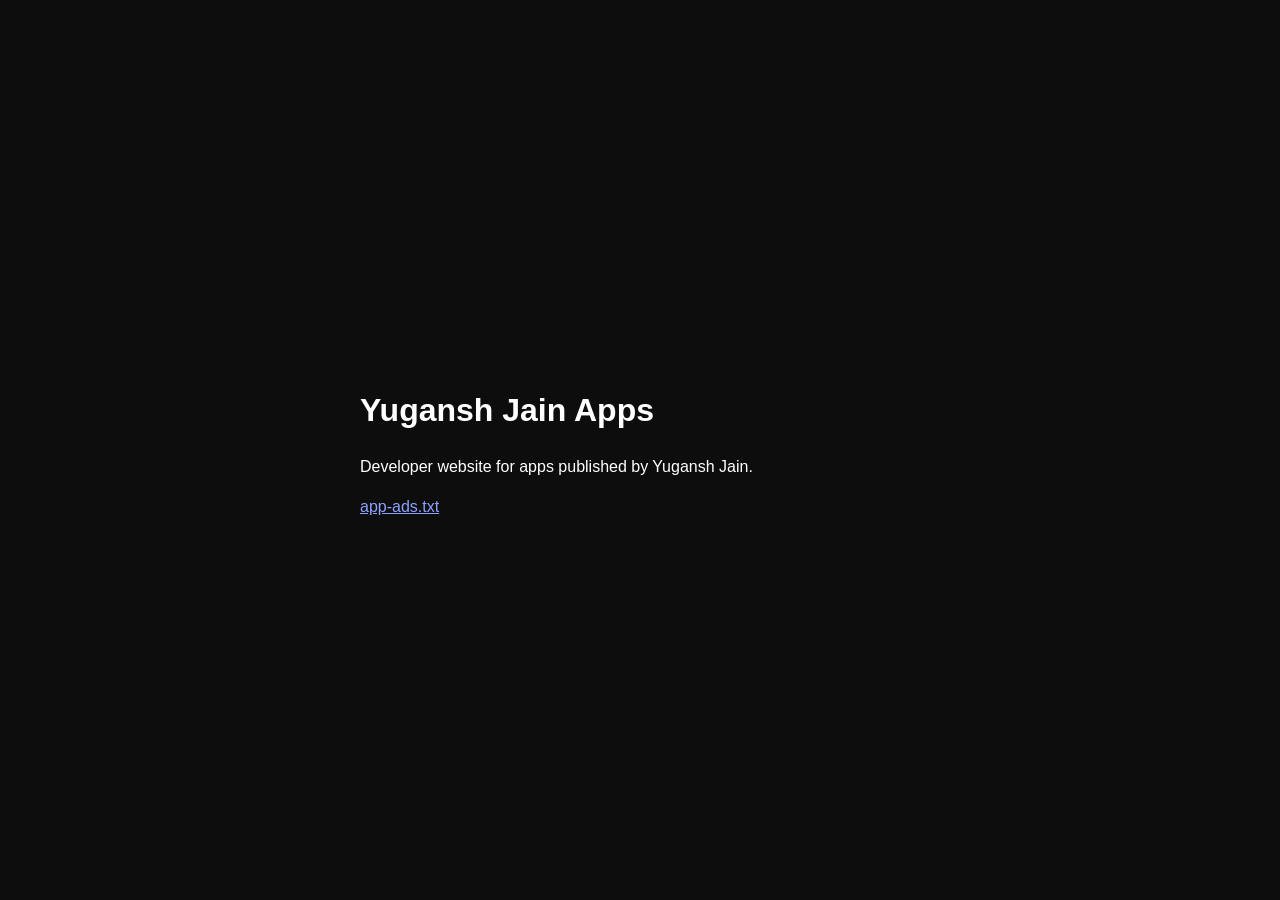
==== index.html @ 1512fd9d "Add GitHub Pages index page" ====
<!doctype html>
<html lang="en">
<head>
  <meta charset="utf-8">
  <meta name="viewport" content="width=device-width, initial-scale=1">
  <title>Yugansh Jain Apps</title>
  <style>
    body {
      margin: 0;
      min-height: 100vh;
      display: grid;
      place-items: center;
      font-family: -apple-system, BlinkMacSystemFont, "Segoe UI", sans-serif;
      background: #0d0d0d;
      color: #ffffff;
    }
    main {
      width: min(560px, calc(100% - 40px));
      line-height: 1.5;
    }
    a {
      color: #8ea2ff;
    }
  </style>
</head>
<body>
  <main>
    <h1>Yugansh Jain Apps</h1>
    <p>Developer website for apps published by Yugansh Jain.</p>
    <p><a href="/app-ads.txt">app-ads.txt</a></p>
  </main>
</body>
</html>
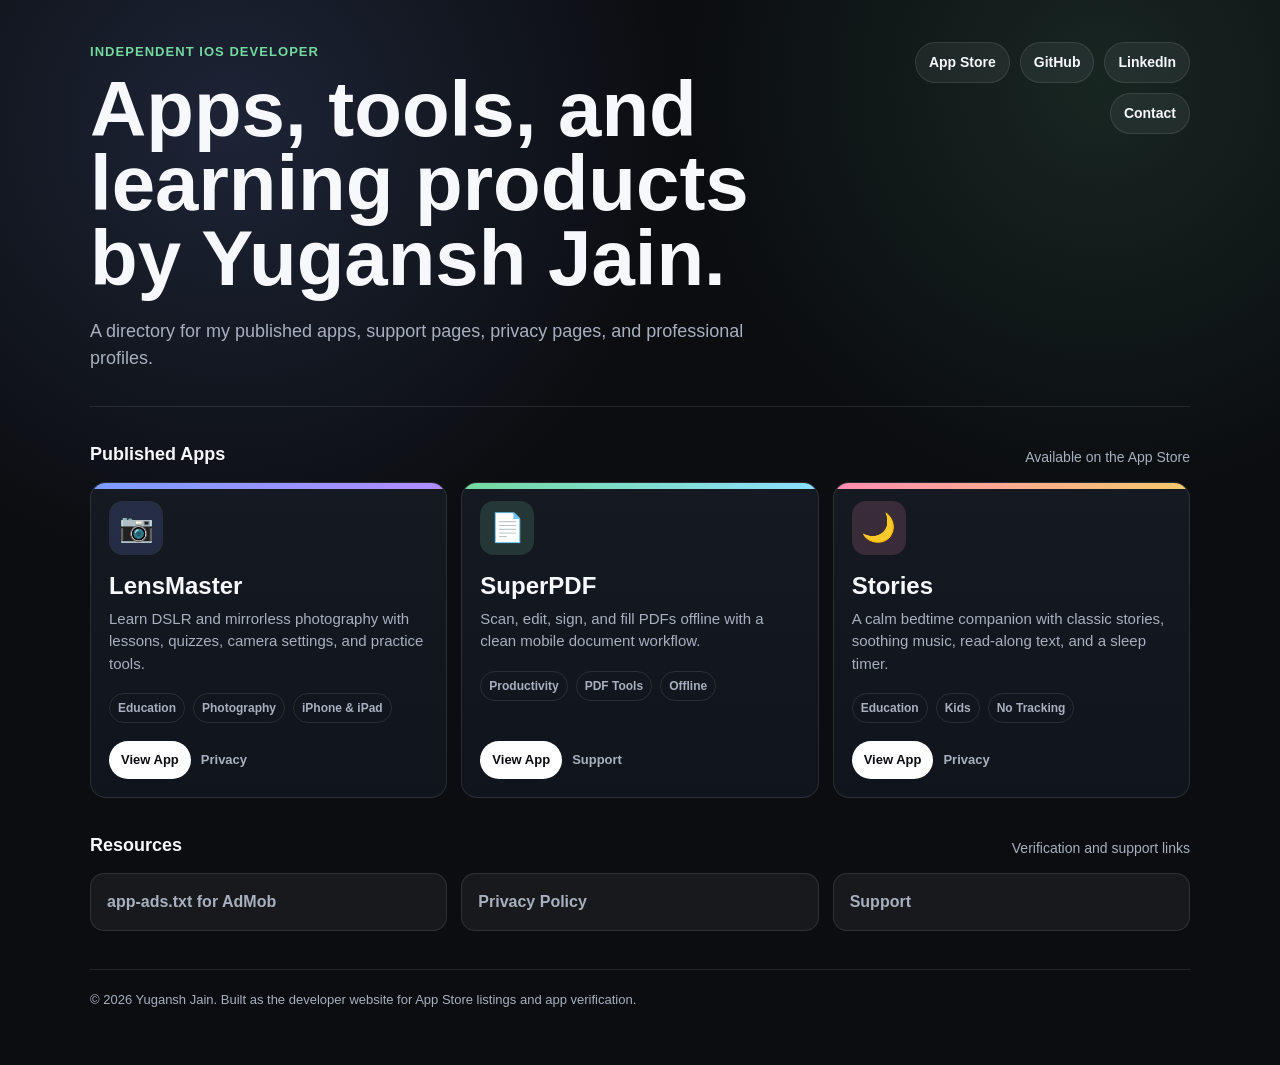
==== commit cda827bc: "Redesign developer homepage as app directory" ====
--- a/index.html
+++ b/index.html
@@ -3,31 +3,350 @@
 <head>
   <meta charset="utf-8">
   <meta name="viewport" content="width=device-width, initial-scale=1">
-  <title>Yugansh Jain Apps</title>
+  <title>Yugansh Jain - Apps & Work</title>
+  <meta name="description" content="Developer directory for apps and projects by Yugansh Jain.">
   <style>
+    :root {
+      color-scheme: dark;
+      --bg: #0b0d10;
+      --panel: #151922;
+      --panel-2: #10141c;
+      --text: #f7f8fb;
+      --muted: #a8b0bf;
+      --line: rgba(255, 255, 255, 0.10);
+      --blue: #7c9cff;
+      --green: #74d99f;
+      --pink: #ff8db3;
+      --gold: #f4c96a;
+    }
+
+    * {
+      box-sizing: border-box;
+    }
+
     body {
       margin: 0;
-      min-height: 100vh;
+      font-family: -apple-system, BlinkMacSystemFont, "Segoe UI", sans-serif;
+      background:
+        radial-gradient(circle at 18% 12%, rgba(124, 156, 255, 0.16), transparent 28rem),
+        radial-gradient(circle at 86% 8%, rgba(116, 217, 159, 0.12), transparent 26rem),
+        var(--bg);
+      color: var(--text);
+      line-height: 1.5;
+    }
+
+    a {
+      color: inherit;
+      text-decoration: none;
+    }
+
+    .shell {
+      width: min(1100px, calc(100% - 40px));
+      margin: 0 auto;
+      padding: 42px 0 56px;
+    }
+
+    header {
+      display: flex;
+      justify-content: space-between;
+      gap: 24px;
+      align-items: flex-start;
+      padding-bottom: 34px;
+      border-bottom: 1px solid var(--line);
+    }
+
+    .eyebrow {
+      color: var(--green);
+      font-size: 13px;
+      font-weight: 800;
+      letter-spacing: 0.08em;
+      text-transform: uppercase;
+      margin: 0 0 10px;
+    }
+
+    h1 {
+      font-size: clamp(38px, 8vw, 78px);
+      line-height: 0.96;
+      margin: 0;
+      max-width: 760px;
+    }
+
+    .intro {
+      color: var(--muted);
+      font-size: 18px;
+      max-width: 680px;
+      margin: 22px 0 0;
+    }
+
+    .links {
+      display: flex;
+      flex-wrap: wrap;
+      gap: 10px;
+      justify-content: flex-end;
+      min-width: 250px;
+    }
+
+    .pill {
+      border: 1px solid var(--line);
+      background: rgba(255, 255, 255, 0.06);
+      border-radius: 999px;
+      padding: 9px 13px;
+      color: var(--text);
+      font-size: 14px;
+      font-weight: 700;
+    }
+
+    .pill:hover,
+    .card:hover {
+      border-color: rgba(124, 156, 255, 0.42);
+      transform: translateY(-2px);
+    }
+
+    section {
+      margin-top: 34px;
+    }
+
+    .section-head {
+      display: flex;
+      justify-content: space-between;
+      gap: 16px;
+      align-items: end;
+      margin-bottom: 14px;
+    }
+
+    h2 {
+      font-size: 18px;
+      margin: 0;
+    }
+
+    .note {
+      color: var(--muted);
+      font-size: 14px;
+      margin: 0;
+    }
+
+    .grid {
+      display: grid;
+      grid-template-columns: repeat(3, minmax(0, 1fr));
+      gap: 14px;
+    }
+
+    .card {
+      min-height: 260px;
+      display: flex;
+      flex-direction: column;
+      justify-content: space-between;
+      border: 1px solid var(--line);
+      background: linear-gradient(180deg, var(--panel), var(--panel-2));
+      border-radius: 16px;
+      padding: 18px;
+      transition: 160ms ease;
+      overflow: hidden;
+      position: relative;
+    }
+
+    .card::before {
+      content: "";
+      position: absolute;
+      inset: 0 0 auto;
+      height: 6px;
+      background: var(--accent);
+    }
+
+    .icon {
+      width: 54px;
+      height: 54px;
+      border-radius: 14px;
       display: grid;
       place-items: center;
-      font-family: -apple-system, BlinkMacSystemFont, "Segoe UI", sans-serif;
-      background: #0d0d0d;
-      color: #ffffff;
-    }
-    main {
-      width: min(560px, calc(100% - 40px));
-      line-height: 1.5;
-    }
-    a {
-      color: #8ea2ff;
+      background: var(--accent-soft);
+      font-size: 28px;
+      margin-bottom: 18px;
+    }
+
+    h3 {
+      font-size: 24px;
+      margin: 0 0 8px;
+      line-height: 1.1;
+    }
+
+    .tagline {
+      color: var(--muted);
+      margin: 0 0 18px;
+      font-size: 15px;
+    }
+
+    .meta {
+      display: flex;
+      flex-wrap: wrap;
+      gap: 8px;
+      margin-bottom: 18px;
+    }
+
+    .tag {
+      color: var(--muted);
+      border: 1px solid var(--line);
+      border-radius: 999px;
+      padding: 5px 8px;
+      font-size: 12px;
+      font-weight: 700;
+    }
+
+    .card-actions {
+      display: flex;
+      gap: 10px;
+      flex-wrap: wrap;
+      align-items: center;
+    }
+
+    .button {
+      background: #ffffff;
+      color: #0b0d10;
+      border-radius: 999px;
+      padding: 9px 12px;
+      font-size: 13px;
+      font-weight: 900;
+    }
+
+    .text-link {
+      color: var(--muted);
+      font-size: 13px;
+      font-weight: 800;
+    }
+
+    .utility {
+      display: grid;
+      grid-template-columns: repeat(3, minmax(0, 1fr));
+      gap: 14px;
+    }
+
+    .utility a {
+      display: block;
+      border: 1px solid var(--line);
+      border-radius: 14px;
+      padding: 16px;
+      background: rgba(255, 255, 255, 0.05);
+      color: var(--muted);
+      font-weight: 700;
+    }
+
+    footer {
+      color: var(--muted);
+      font-size: 13px;
+      margin-top: 38px;
+      padding-top: 20px;
+      border-top: 1px solid var(--line);
+    }
+
+    @media (max-width: 820px) {
+      header {
+        display: block;
+      }
+      .links {
+        justify-content: flex-start;
+        margin-top: 22px;
+      }
+      .grid,
+      .utility {
+        grid-template-columns: 1fr;
+      }
+      .card {
+        min-height: 230px;
+      }
     }
   </style>
 </head>
 <body>
-  <main>
-    <h1>Yugansh Jain Apps</h1>
-    <p>Developer website for apps published by Yugansh Jain.</p>
-    <p><a href="/app-ads.txt">app-ads.txt</a></p>
-  </main>
+  <div class="shell">
+    <header>
+      <div>
+        <p class="eyebrow">Independent iOS Developer</p>
+        <h1>Apps, tools, and learning products by Yugansh Jain.</h1>
+        <p class="intro">A directory for my published apps, support pages, privacy pages, and professional profiles.</p>
+      </div>
+      <nav class="links" aria-label="Professional links">
+        <a class="pill" href="https://apps.apple.com/us/developer/yugansh-jain/id1896114042">App Store</a>
+        <a class="pill" href="https://github.com/yuganshjain">GitHub</a>
+        <a class="pill" href="https://www.linkedin.com/in/yuganshjain">LinkedIn</a>
+        <a class="pill" href="mailto:yuganshjainapps@gmail.com">Contact</a>
+      </nav>
+    </header>
+
+    <section aria-labelledby="apps-title">
+      <div class="section-head">
+        <h2 id="apps-title">Published Apps</h2>
+        <p class="note">Available on the App Store</p>
+      </div>
+
+      <div class="grid">
+        <article class="card" style="--accent: linear-gradient(90deg, var(--blue), #b18cff); --accent-soft: rgba(124, 156, 255, 0.16);">
+          <div>
+            <div class="icon">📷</div>
+            <h3>LensMaster</h3>
+            <p class="tagline">Learn DSLR and mirrorless photography with lessons, quizzes, camera settings, and practice tools.</p>
+            <div class="meta">
+              <span class="tag">Education</span>
+              <span class="tag">Photography</span>
+              <span class="tag">iPhone & iPad</span>
+            </div>
+          </div>
+          <div class="card-actions">
+            <a class="button" href="https://apps.apple.com/us/app/lensmaster-learn-photography/id6765881439">View App</a>
+            <a class="text-link" href="/lensmaster-privacy/">Privacy</a>
+          </div>
+        </article>
+
+        <article class="card" style="--accent: linear-gradient(90deg, var(--green), #8be0ff); --accent-soft: rgba(116, 217, 159, 0.16);">
+          <div>
+            <div class="icon">📄</div>
+            <h3>SuperPDF</h3>
+            <p class="tagline">Scan, edit, sign, and fill PDFs offline with a clean mobile document workflow.</p>
+            <div class="meta">
+              <span class="tag">Productivity</span>
+              <span class="tag">PDF Tools</span>
+              <span class="tag">Offline</span>
+            </div>
+          </div>
+          <div class="card-actions">
+            <a class="button" href="https://apps.apple.com/us/app/superpdf-scan-edit-fill/id6768070289">View App</a>
+            <a class="text-link" href="/support.html">Support</a>
+          </div>
+        </article>
+
+        <article class="card" style="--accent: linear-gradient(90deg, var(--pink), var(--gold)); --accent-soft: rgba(255, 141, 179, 0.16);">
+          <div>
+            <div class="icon">🌙</div>
+            <h3>Stories</h3>
+            <p class="tagline">A calm bedtime companion with classic stories, soothing music, read-along text, and a sleep timer.</p>
+            <div class="meta">
+              <span class="tag">Education</span>
+              <span class="tag">Kids</span>
+              <span class="tag">No Tracking</span>
+            </div>
+          </div>
+          <div class="card-actions">
+            <a class="button" href="https://apps.apple.com/us/app/stories-bedtime-adventures/id6765967899">View App</a>
+            <a class="text-link" href="/privacy.html">Privacy</a>
+          </div>
+        </article>
+      </div>
+    </section>
+
+    <section aria-labelledby="resources-title">
+      <div class="section-head">
+        <h2 id="resources-title">Resources</h2>
+        <p class="note">Verification and support links</p>
+      </div>
+      <div class="utility">
+        <a href="/app-ads.txt">app-ads.txt for AdMob</a>
+        <a href="/privacy.html">Privacy Policy</a>
+        <a href="/support.html">Support</a>
+      </div>
+    </section>
+
+    <footer>
+      © 2026 Yugansh Jain. Built as the developer website for App Store listings and app verification.
+    </footer>
+  </div>
 </body>
 </html>
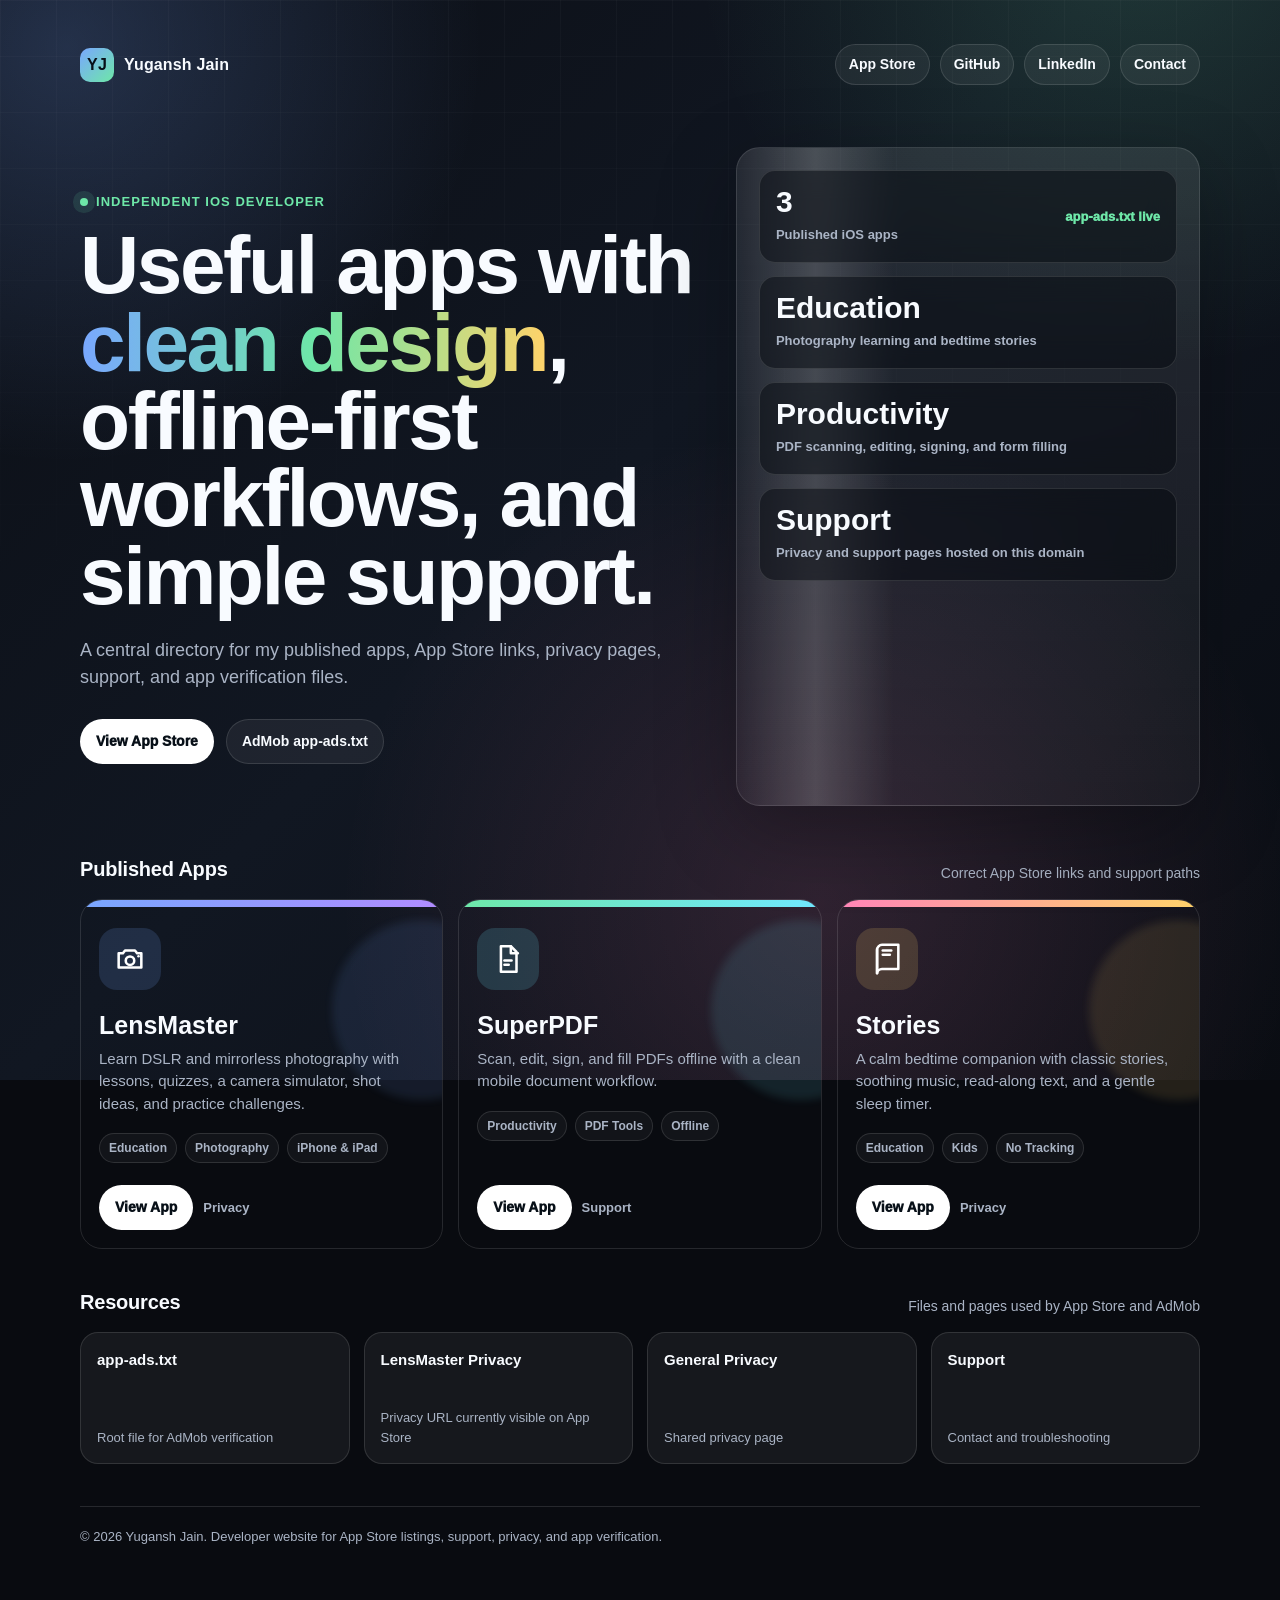
==== commit aeab8069: "Polish developer homepage with animated app directory" ====
--- a/index.html
+++ b/index.html
@@ -8,31 +8,75 @@
   <style>
     :root {
       color-scheme: dark;
-      --bg: #0b0d10;
-      --panel: #151922;
-      --panel-2: #10141c;
-      --text: #f7f8fb;
-      --muted: #a8b0bf;
-      --line: rgba(255, 255, 255, 0.10);
-      --blue: #7c9cff;
-      --green: #74d99f;
-      --pink: #ff8db3;
-      --gold: #f4c96a;
+      --bg: #090b10;
+      --panel: rgba(17, 22, 32, 0.86);
+      --panel-2: rgba(12, 16, 24, 0.92);
+      --text: #f8fbff;
+      --muted: #aab4c5;
+      --line: rgba(255, 255, 255, 0.12);
+      --blue: #79a7ff;
+      --green: #6ee7a8;
+      --pink: #ff85b8;
+      --gold: #ffd36a;
+      --cyan: #70e8ff;
     }
 
     * {
       box-sizing: border-box;
     }
 
+    html {
+      scroll-behavior: smooth;
+    }
+
     body {
       margin: 0;
+      min-height: 100vh;
       font-family: -apple-system, BlinkMacSystemFont, "Segoe UI", sans-serif;
-      background:
-        radial-gradient(circle at 18% 12%, rgba(124, 156, 255, 0.16), transparent 28rem),
-        radial-gradient(circle at 86% 8%, rgba(116, 217, 159, 0.12), transparent 26rem),
-        var(--bg);
+      background: var(--bg);
       color: var(--text);
       line-height: 1.5;
+      overflow-x: hidden;
+    }
+
+    body::before {
+      content: "";
+      position: fixed;
+      inset: -20%;
+      z-index: -2;
+      background:
+        radial-gradient(circle at 18% 18%, rgba(121, 167, 255, 0.22), transparent 26rem),
+        radial-gradient(circle at 78% 8%, rgba(110, 231, 168, 0.16), transparent 28rem),
+        radial-gradient(circle at 60% 86%, rgba(255, 133, 184, 0.14), transparent 30rem),
+        linear-gradient(135deg, #090b10 0%, #111722 50%, #090b10 100%);
+      animation: drift 16s ease-in-out infinite alternate;
+    }
+
+    body::after {
+      content: "";
+      position: fixed;
+      inset: 0;
+      z-index: -1;
+      background-image:
+        linear-gradient(rgba(255, 255, 255, 0.035) 1px, transparent 1px),
+        linear-gradient(90deg, rgba(255, 255, 255, 0.035) 1px, transparent 1px);
+      background-size: 56px 56px;
+      mask-image: linear-gradient(to bottom, rgba(0, 0, 0, 0.75), transparent 78%);
+    }
+
+    @keyframes drift {
+      from { transform: translate3d(-1.5%, -1%, 0) scale(1); }
+      to { transform: translate3d(1.5%, 1%, 0) scale(1.04); }
+    }
+
+    @keyframes shine {
+      from { transform: translateX(-120%) rotate(12deg); }
+      to { transform: translateX(220%) rotate(12deg); }
+    }
+
+    @keyframes float {
+      0%, 100% { transform: translateY(0); }
+      50% { transform: translateY(-8px); }
     }
 
     a {
@@ -41,69 +85,217 @@
     }
 
     .shell {
-      width: min(1100px, calc(100% - 40px));
+      width: min(1120px, calc(100% - 40px));
       margin: 0 auto;
-      padding: 42px 0 56px;
-    }
-
-    header {
+      padding: 34px 0 58px;
+    }
+
+    .nav {
       display: flex;
       justify-content: space-between;
-      gap: 24px;
-      align-items: flex-start;
-      padding-bottom: 34px;
-      border-bottom: 1px solid var(--line);
+      align-items: center;
+      gap: 16px;
+      padding: 10px 0 28px;
+    }
+
+    .brand {
+      display: flex;
+      align-items: center;
+      gap: 10px;
+      font-weight: 900;
+      letter-spacing: 0.01em;
+    }
+
+    .brand-mark {
+      width: 34px;
+      height: 34px;
+      display: grid;
+      place-items: center;
+      border-radius: 10px;
+      background: linear-gradient(135deg, var(--blue), var(--green));
+      color: #071018;
+    }
+
+    .links {
+      display: flex;
+      flex-wrap: wrap;
+      justify-content: flex-end;
+      gap: 10px;
+    }
+
+    .pill,
+    .button,
+    .soft-link {
+      border: 1px solid var(--line);
+      border-radius: 999px;
+      transition: 160ms ease;
+    }
+
+    .pill {
+      padding: 9px 13px;
+      background: rgba(255, 255, 255, 0.06);
+      color: var(--text);
+      font-size: 14px;
+      font-weight: 800;
+    }
+
+    .pill:hover,
+    .button:hover,
+    .soft-link:hover,
+    .card:hover,
+    .resource:hover {
+      transform: translateY(-2px);
+      border-color: rgba(121, 167, 255, 0.48);
+    }
+
+    .hero {
+      position: relative;
+      display: grid;
+      grid-template-columns: minmax(0, 1.15fr) minmax(300px, 0.85fr);
+      gap: 28px;
+      align-items: stretch;
+      padding: 34px 0 10px;
+    }
+
+    .hero-copy {
+      padding: 42px 0;
     }
 
     .eyebrow {
+      display: inline-flex;
+      align-items: center;
+      gap: 8px;
       color: var(--green);
       font-size: 13px;
-      font-weight: 800;
+      font-weight: 900;
       letter-spacing: 0.08em;
       text-transform: uppercase;
-      margin: 0 0 10px;
+      margin: 0 0 14px;
+    }
+
+    .pulse {
+      width: 8px;
+      height: 8px;
+      border-radius: 50%;
+      background: var(--green);
+      box-shadow: 0 0 0 7px rgba(110, 231, 168, 0.12);
     }
 
     h1 {
-      font-size: clamp(38px, 8vw, 78px);
-      line-height: 0.96;
+      max-width: 760px;
       margin: 0;
-      max-width: 760px;
+      font-size: clamp(42px, 7.5vw, 82px);
+      line-height: 0.95;
+      letter-spacing: -0.03em;
+    }
+
+    .gradient-text {
+      background: linear-gradient(90deg, var(--blue), var(--green), var(--gold));
+      -webkit-background-clip: text;
+      background-clip: text;
+      color: transparent;
     }
 
     .intro {
+      max-width: 690px;
+      margin: 22px 0 0;
       color: var(--muted);
       font-size: 18px;
-      max-width: 680px;
-      margin: 22px 0 0;
-    }
-
-    .links {
+    }
+
+    .hero-actions {
       display: flex;
       flex-wrap: wrap;
-      gap: 10px;
-      justify-content: flex-end;
-      min-width: 250px;
-    }
-
-    .pill {
+      gap: 12px;
+      margin-top: 28px;
+    }
+
+    .button {
+      display: inline-flex;
+      align-items: center;
+      gap: 8px;
+      background: #ffffff;
+      color: #081018;
+      padding: 11px 15px;
+      font-size: 14px;
+      font-weight: 950;
+    }
+
+    .soft-link {
+      display: inline-flex;
+      align-items: center;
+      gap: 8px;
+      color: var(--text);
+      background: rgba(255, 255, 255, 0.06);
+      padding: 11px 15px;
+      font-size: 14px;
+      font-weight: 850;
+    }
+
+    .status-board {
+      position: relative;
+      min-height: 360px;
       border: 1px solid var(--line);
-      background: rgba(255, 255, 255, 0.06);
-      border-radius: 999px;
-      padding: 9px 13px;
-      color: var(--text);
-      font-size: 14px;
-      font-weight: 700;
-    }
-
-    .pill:hover,
-    .card:hover {
-      border-color: rgba(124, 156, 255, 0.42);
-      transform: translateY(-2px);
+      border-radius: 24px;
+      background: linear-gradient(180deg, rgba(255, 255, 255, 0.09), rgba(255, 255, 255, 0.035));
+      box-shadow: 0 24px 80px rgba(0, 0, 0, 0.28);
+      overflow: hidden;
+      animation: float 7s ease-in-out infinite;
+    }
+
+    .status-board::before {
+      content: "";
+      position: absolute;
+      top: -20%;
+      bottom: -20%;
+      width: 34%;
+      background: linear-gradient(90deg, transparent, rgba(255, 255, 255, 0.16), transparent);
+      animation: shine 5s ease-in-out infinite;
+    }
+
+    .board-inner {
+      position: relative;
+      display: grid;
+      gap: 13px;
+      padding: 22px;
+    }
+
+    .metric {
+      border: 1px solid var(--line);
+      border-radius: 16px;
+      padding: 16px;
+      background: rgba(4, 8, 14, 0.48);
+      backdrop-filter: blur(14px);
+    }
+
+    .metric strong {
+      display: block;
+      font-size: 30px;
+      line-height: 1;
+      margin-bottom: 5px;
+    }
+
+    .metric span {
+      color: var(--muted);
+      font-size: 13px;
+      font-weight: 800;
+    }
+
+    .metric.wide {
+      display: flex;
+      justify-content: space-between;
+      align-items: center;
+      gap: 14px;
+    }
+
+    .verify {
+      color: var(--green);
+      font-weight: 950;
+      font-size: 13px;
     }
 
     section {
-      margin-top: 34px;
+      margin-top: 38px;
     }
 
     .section-head {
@@ -111,12 +303,13 @@
       justify-content: space-between;
       gap: 16px;
       align-items: end;
-      margin-bottom: 14px;
+      margin-bottom: 15px;
     }
 
     h2 {
-      font-size: 18px;
+      font-size: 20px;
       margin: 0;
+      letter-spacing: -0.01em;
     }
 
     .note {
@@ -128,162 +321,270 @@
     .grid {
       display: grid;
       grid-template-columns: repeat(3, minmax(0, 1fr));
-      gap: 14px;
+      gap: 15px;
     }
 
     .card {
-      min-height: 260px;
+      position: relative;
+      min-height: 330px;
       display: flex;
       flex-direction: column;
       justify-content: space-between;
       border: 1px solid var(--line);
-      background: linear-gradient(180deg, var(--panel), var(--panel-2));
-      border-radius: 16px;
+      background:
+        linear-gradient(180deg, var(--panel), var(--panel-2)),
+        var(--surface);
+      border-radius: 22px;
       padding: 18px;
-      transition: 160ms ease;
+      transition: 180ms ease;
       overflow: hidden;
-      position: relative;
     }
 
     .card::before {
       content: "";
       position: absolute;
       inset: 0 0 auto;
-      height: 6px;
+      height: 7px;
       background: var(--accent);
     }
 
+    .card::after {
+      content: "";
+      position: absolute;
+      width: 180px;
+      height: 180px;
+      right: -70px;
+      top: 20px;
+      border-radius: 50%;
+      background: var(--accent-soft);
+      filter: blur(4px);
+      opacity: 0.7;
+    }
+
     .icon {
-      width: 54px;
-      height: 54px;
-      border-radius: 14px;
+      position: relative;
+      z-index: 1;
+      width: 62px;
+      height: 62px;
       display: grid;
       place-items: center;
+      border-radius: 18px;
       background: var(--accent-soft);
-      font-size: 28px;
-      margin-bottom: 18px;
+      margin: 10px 0 22px;
+    }
+
+    .icon svg {
+      width: 34px;
+      height: 34px;
+      fill: none;
+      stroke: #ffffff;
+      stroke-width: 1.8;
+      stroke-linecap: round;
+      stroke-linejoin: round;
     }
 
     h3 {
-      font-size: 24px;
+      position: relative;
+      z-index: 1;
+      font-size: 25px;
       margin: 0 0 8px;
       line-height: 1.1;
     }
 
     .tagline {
+      position: relative;
+      z-index: 1;
       color: var(--muted);
       margin: 0 0 18px;
       font-size: 15px;
     }
 
     .meta {
+      position: relative;
+      z-index: 1;
       display: flex;
       flex-wrap: wrap;
       gap: 8px;
-      margin-bottom: 18px;
+      margin-bottom: 22px;
     }
 
     .tag {
       color: var(--muted);
       border: 1px solid var(--line);
+      background: rgba(255, 255, 255, 0.04);
       border-radius: 999px;
-      padding: 5px 8px;
+      padding: 5px 9px;
       font-size: 12px;
-      font-weight: 700;
+      font-weight: 800;
     }
 
     .card-actions {
+      position: relative;
+      z-index: 1;
       display: flex;
       gap: 10px;
       flex-wrap: wrap;
       align-items: center;
     }
 
-    .button {
-      background: #ffffff;
-      color: #0b0d10;
-      border-radius: 999px;
-      padding: 9px 12px;
+    .text-link {
+      color: var(--muted);
       font-size: 13px;
       font-weight: 900;
     }
 
-    .text-link {
+    .resources {
+      display: grid;
+      grid-template-columns: repeat(4, minmax(0, 1fr));
+      gap: 14px;
+    }
+
+    .resource {
+      min-height: 132px;
+      display: flex;
+      flex-direction: column;
+      justify-content: space-between;
+      border: 1px solid var(--line);
+      border-radius: 18px;
+      padding: 16px;
+      background: rgba(255, 255, 255, 0.055);
+      transition: 160ms ease;
+    }
+
+    .resource strong {
+      font-size: 15px;
+    }
+
+    .resource span {
       color: var(--muted);
       font-size: 13px;
-      font-weight: 800;
-    }
-
-    .utility {
-      display: grid;
-      grid-template-columns: repeat(3, minmax(0, 1fr));
-      gap: 14px;
-    }
-
-    .utility a {
-      display: block;
-      border: 1px solid var(--line);
-      border-radius: 14px;
-      padding: 16px;
-      background: rgba(255, 255, 255, 0.05);
-      color: var(--muted);
-      font-weight: 700;
     }
 
     footer {
       color: var(--muted);
       font-size: 13px;
-      margin-top: 38px;
+      margin-top: 42px;
       padding-top: 20px;
       border-top: 1px solid var(--line);
     }
 
-    @media (max-width: 820px) {
-      header {
+    @media (prefers-reduced-motion: reduce) {
+      *,
+      body::before,
+      .status-board,
+      .status-board::before {
+        animation: none !important;
+        transition: none !important;
+      }
+    }
+
+    @media (max-width: 900px) {
+      .hero,
+      .grid,
+      .resources {
+        grid-template-columns: 1fr;
+      }
+      .hero-copy {
+        padding: 22px 0 0;
+      }
+      .status-board {
+        min-height: 300px;
+      }
+    }
+
+    @media (max-width: 620px) {
+      .shell {
+        width: min(100% - 28px, 1120px);
+        padding-top: 18px;
+      }
+      .nav,
+      .section-head {
         display: block;
       }
       .links {
         justify-content: flex-start;
-        margin-top: 22px;
-      }
-      .grid,
-      .utility {
-        grid-template-columns: 1fr;
+        margin-top: 16px;
+      }
+      h1 {
+        font-size: 44px;
+      }
+      .intro {
+        font-size: 16px;
       }
       .card {
-        min-height: 230px;
+        min-height: 300px;
+      }
+      .metric.wide {
+        display: block;
       }
     }
   </style>
 </head>
 <body>
   <div class="shell">
-    <header>
-      <div>
-        <p class="eyebrow">Independent iOS Developer</p>
-        <h1>Apps, tools, and learning products by Yugansh Jain.</h1>
-        <p class="intro">A directory for my published apps, support pages, privacy pages, and professional profiles.</p>
-      </div>
-      <nav class="links" aria-label="Professional links">
+    <nav class="nav" aria-label="Primary">
+      <a class="brand" href="/">
+        <span class="brand-mark">YJ</span>
+        <span>Yugansh Jain</span>
+      </a>
+      <div class="links">
         <a class="pill" href="https://apps.apple.com/us/developer/yugansh-jain/id1896114042">App Store</a>
         <a class="pill" href="https://github.com/yuganshjain">GitHub</a>
-        <a class="pill" href="https://www.linkedin.com/in/yuganshjain">LinkedIn</a>
+        <a class="pill" href="https://www.linkedin.com/in/yugansh-jain-1806b0165/">LinkedIn</a>
         <a class="pill" href="mailto:yuganshjainapps@gmail.com">Contact</a>
-      </nav>
+      </div>
+    </nav>
+
+    <header class="hero">
+      <div class="hero-copy">
+        <p class="eyebrow"><span class="pulse"></span> Independent iOS Developer</p>
+        <h1>Useful apps with <span class="gradient-text">clean design</span>, offline-first workflows, and simple support.</h1>
+        <p class="intro">A central directory for my published apps, App Store links, privacy pages, support, and app verification files.</p>
+        <div class="hero-actions">
+          <a class="button" href="https://apps.apple.com/us/developer/yugansh-jain/id1896114042">View App Store</a>
+          <a class="soft-link" href="/app-ads.txt">AdMob app-ads.txt</a>
+        </div>
+      </div>
+
+      <aside class="status-board" aria-label="Developer status summary">
+        <div class="board-inner">
+          <div class="metric wide">
+            <div>
+              <strong>3</strong>
+              <span>Published iOS apps</span>
+            </div>
+            <div class="verify">app-ads.txt live</div>
+          </div>
+          <div class="metric">
+            <strong>Education</strong>
+            <span>Photography learning and bedtime stories</span>
+          </div>
+          <div class="metric">
+            <strong>Productivity</strong>
+            <span>PDF scanning, editing, signing, and form filling</span>
+          </div>
+          <div class="metric">
+            <strong>Support</strong>
+            <span>Privacy and support pages hosted on this domain</span>
+          </div>
+        </div>
+      </aside>
     </header>
 
     <section aria-labelledby="apps-title">
       <div class="section-head">
         <h2 id="apps-title">Published Apps</h2>
-        <p class="note">Available on the App Store</p>
+        <p class="note">Correct App Store links and support paths</p>
       </div>
 
       <div class="grid">
-        <article class="card" style="--accent: linear-gradient(90deg, var(--blue), #b18cff); --accent-soft: rgba(124, 156, 255, 0.16);">
+        <article class="card" style="--accent: linear-gradient(90deg, var(--blue), #b18cff); --accent-soft: rgba(121, 167, 255, 0.16);">
           <div>
-            <div class="icon">📷</div>
+            <div class="icon" aria-hidden="true">
+              <svg viewBox="0 0 24 24"><path d="M4 8h3l1.5-2h7L17 8h3v10H4z"/><path d="M9 13.2a3 3 0 1 0 6 0 3 3 0 0 0-6 0z"/><path d="M18 10h.01"/></svg>
+            </div>
             <h3>LensMaster</h3>
-            <p class="tagline">Learn DSLR and mirrorless photography with lessons, quizzes, camera settings, and practice tools.</p>
+            <p class="tagline">Learn DSLR and mirrorless photography with lessons, quizzes, a camera simulator, shot ideas, and practice challenges.</p>
             <div class="meta">
               <span class="tag">Education</span>
               <span class="tag">Photography</span>
@@ -296,9 +597,11 @@
           </div>
         </article>
 
-        <article class="card" style="--accent: linear-gradient(90deg, var(--green), #8be0ff); --accent-soft: rgba(116, 217, 159, 0.16);">
+        <article class="card" style="--accent: linear-gradient(90deg, var(--green), var(--cyan)); --accent-soft: rgba(112, 232, 255, 0.16);">
           <div>
-            <div class="icon">📄</div>
+            <div class="icon" aria-hidden="true">
+              <svg viewBox="0 0 24 24"><path d="M7 3h7l4 4v14H7z"/><path d="M14 3v5h5"/><path d="M9.5 13h5"/><path d="M9.5 16h3"/></svg>
+            </div>
             <h3>SuperPDF</h3>
             <p class="tagline">Scan, edit, sign, and fill PDFs offline with a clean mobile document workflow.</p>
             <div class="meta">
@@ -313,11 +616,13 @@
           </div>
         </article>
 
-        <article class="card" style="--accent: linear-gradient(90deg, var(--pink), var(--gold)); --accent-soft: rgba(255, 141, 179, 0.16);">
+        <article class="card" style="--accent: linear-gradient(90deg, var(--pink), var(--gold)); --accent-soft: rgba(255, 211, 106, 0.16);">
           <div>
-            <div class="icon">🌙</div>
+            <div class="icon" aria-hidden="true">
+              <svg viewBox="0 0 24 24"><path d="M5 5.5A3.5 3.5 0 0 1 8.5 2H20v17H8.5A3.5 3.5 0 0 0 5 22z"/><path d="M5 5.5V22"/><path d="M9 6h6"/><path d="M9 9h5"/></svg>
+            </div>
             <h3>Stories</h3>
-            <p class="tagline">A calm bedtime companion with classic stories, soothing music, read-along text, and a sleep timer.</p>
+            <p class="tagline">A calm bedtime companion with classic stories, soothing music, read-along text, and a gentle sleep timer.</p>
             <div class="meta">
               <span class="tag">Education</span>
               <span class="tag">Kids</span>
@@ -335,17 +640,30 @@
     <section aria-labelledby="resources-title">
       <div class="section-head">
         <h2 id="resources-title">Resources</h2>
-        <p class="note">Verification and support links</p>
+        <p class="note">Files and pages used by App Store and AdMob</p>
       </div>
-      <div class="utility">
-        <a href="/app-ads.txt">app-ads.txt for AdMob</a>
-        <a href="/privacy.html">Privacy Policy</a>
-        <a href="/support.html">Support</a>
+      <div class="resources">
+        <a class="resource" href="/app-ads.txt">
+          <strong>app-ads.txt</strong>
+          <span>Root file for AdMob verification</span>
+        </a>
+        <a class="resource" href="/lensmaster-privacy/">
+          <strong>LensMaster Privacy</strong>
+          <span>Privacy URL currently visible on App Store</span>
+        </a>
+        <a class="resource" href="/privacy.html">
+          <strong>General Privacy</strong>
+          <span>Shared privacy page</span>
+        </a>
+        <a class="resource" href="/support.html">
+          <strong>Support</strong>
+          <span>Contact and troubleshooting</span>
+        </a>
       </div>
     </section>
 
     <footer>
-      © 2026 Yugansh Jain. Built as the developer website for App Store listings and app verification.
+      © 2026 Yugansh Jain. Developer website for App Store listings, support, privacy, and app verification.
     </footer>
   </div>
 </body>
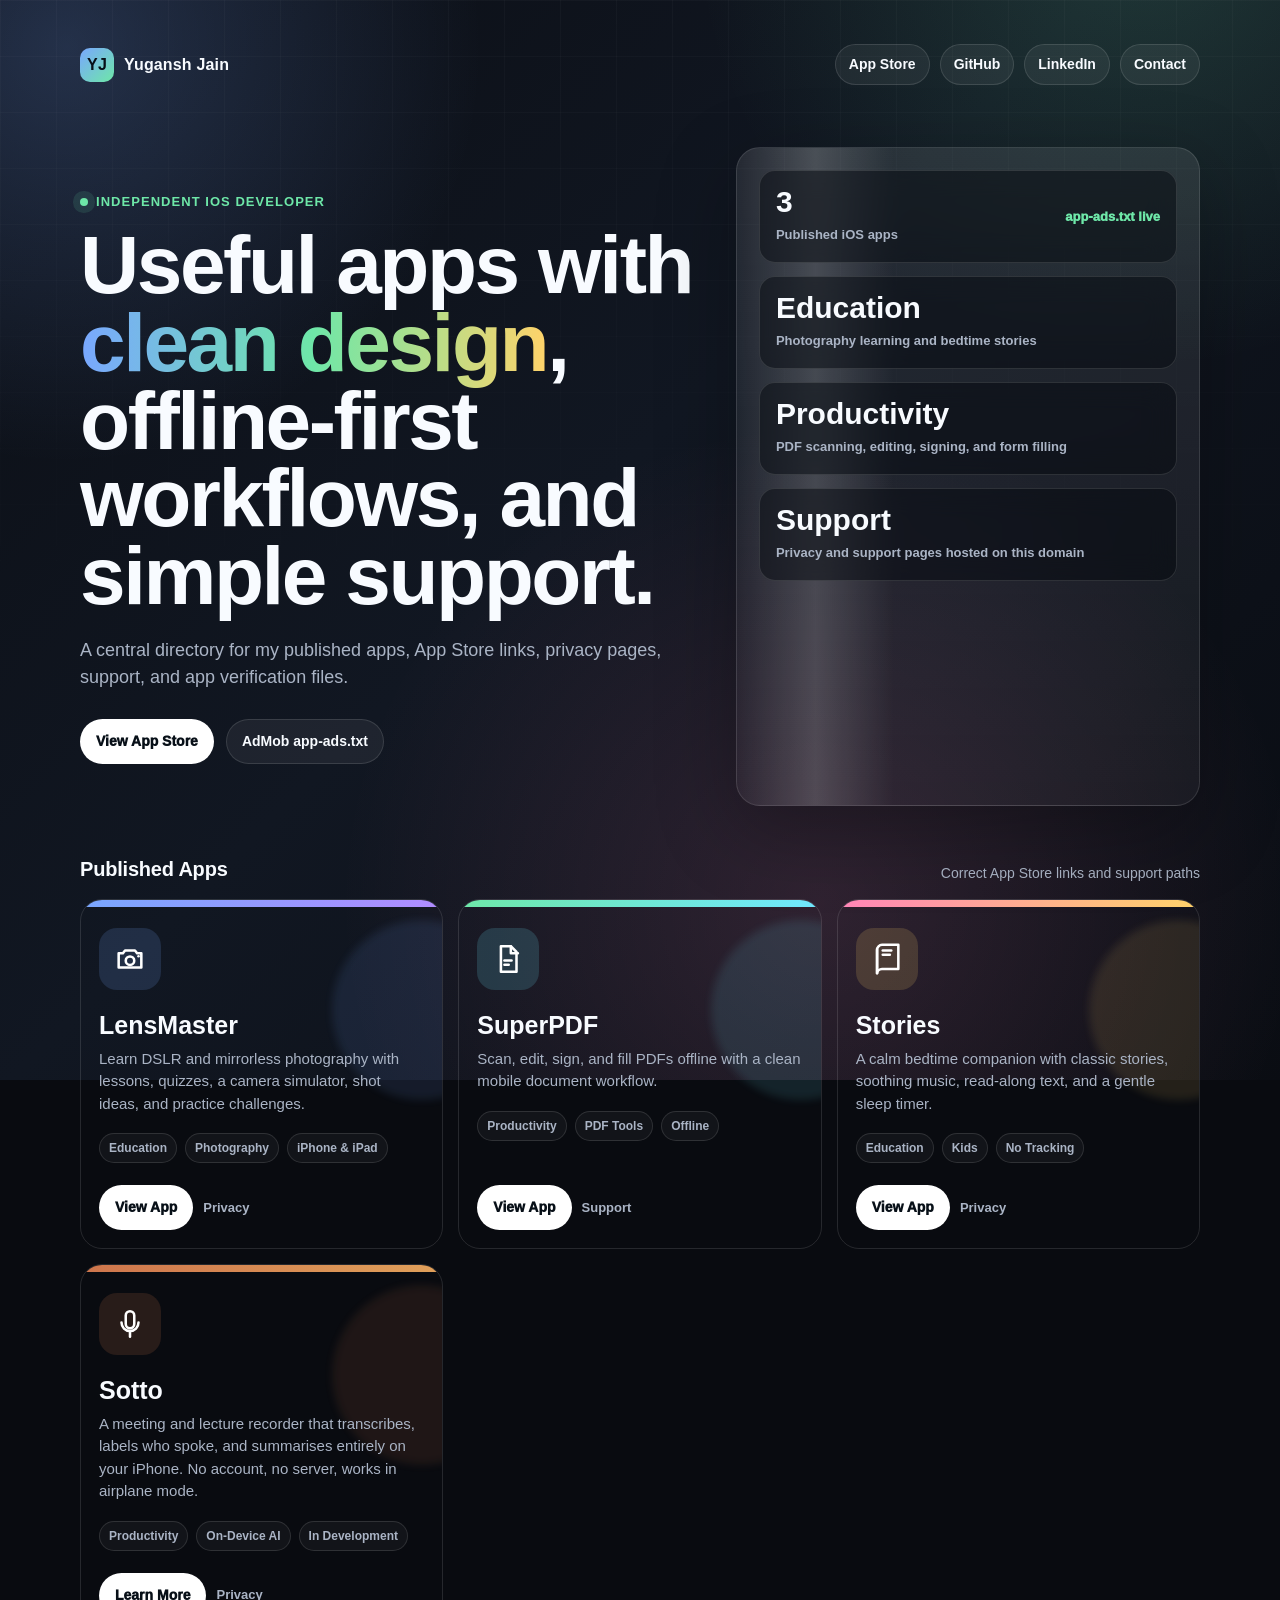
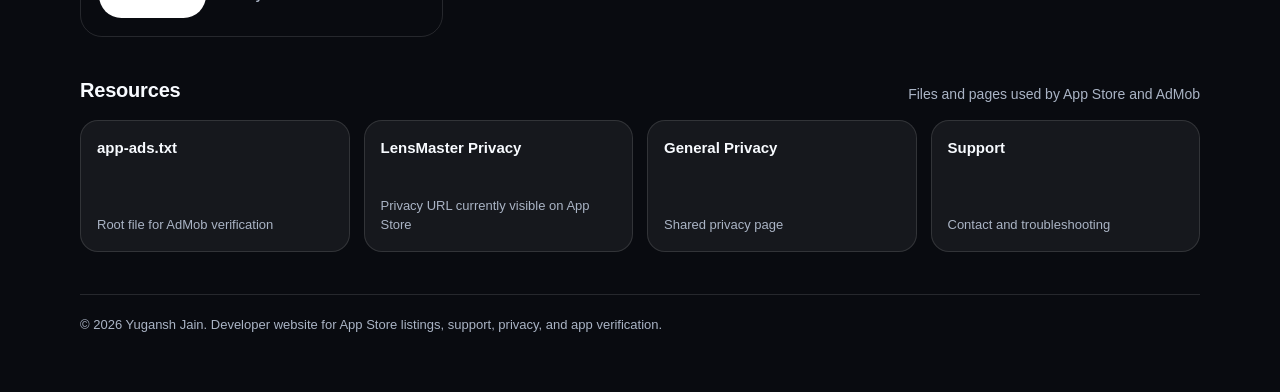
==== commit 8d50ba88: "Add Sotto pages: marketing, privacy policy, support Sotto needs a live privacy policy and support UR" ====
--- a/index.html
+++ b/index.html
@@ -632,6 +632,25 @@
           <div class="card-actions">
             <a class="button" href="https://apps.apple.com/us/app/stories-bedtime-adventures/id6765967899">View App</a>
             <a class="text-link" href="/privacy.html">Privacy</a>
+          </div>
+        </article>
+
+        <article class="card" style="--accent: linear-gradient(90deg, #ce754c, #e0a05a); --accent-soft: rgba(206, 117, 76, 0.16);">
+          <div>
+            <div class="icon" aria-hidden="true">
+              <svg viewBox="0 0 24 24"><path d="M12 3a3 3 0 0 1 3 3v6a3 3 0 0 1-6 0V6a3 3 0 0 1 3-3z"/><path d="M6 11a6 6 0 0 0 12 0"/><path d="M12 17v4"/></svg>
+            </div>
+            <h3>Sotto</h3>
+            <p class="tagline">A meeting and lecture recorder that transcribes, labels who spoke, and summarises entirely on your iPhone. No account, no server, works in airplane mode.</p>
+            <div class="meta">
+              <span class="tag">Productivity</span>
+              <span class="tag">On-Device AI</span>
+              <span class="tag">In Development</span>
+            </div>
+          </div>
+          <div class="card-actions">
+            <a class="button" href="/sotto/">Learn More</a>
+            <a class="text-link" href="/sotto/privacy/">Privacy</a>
           </div>
         </article>
       </div>
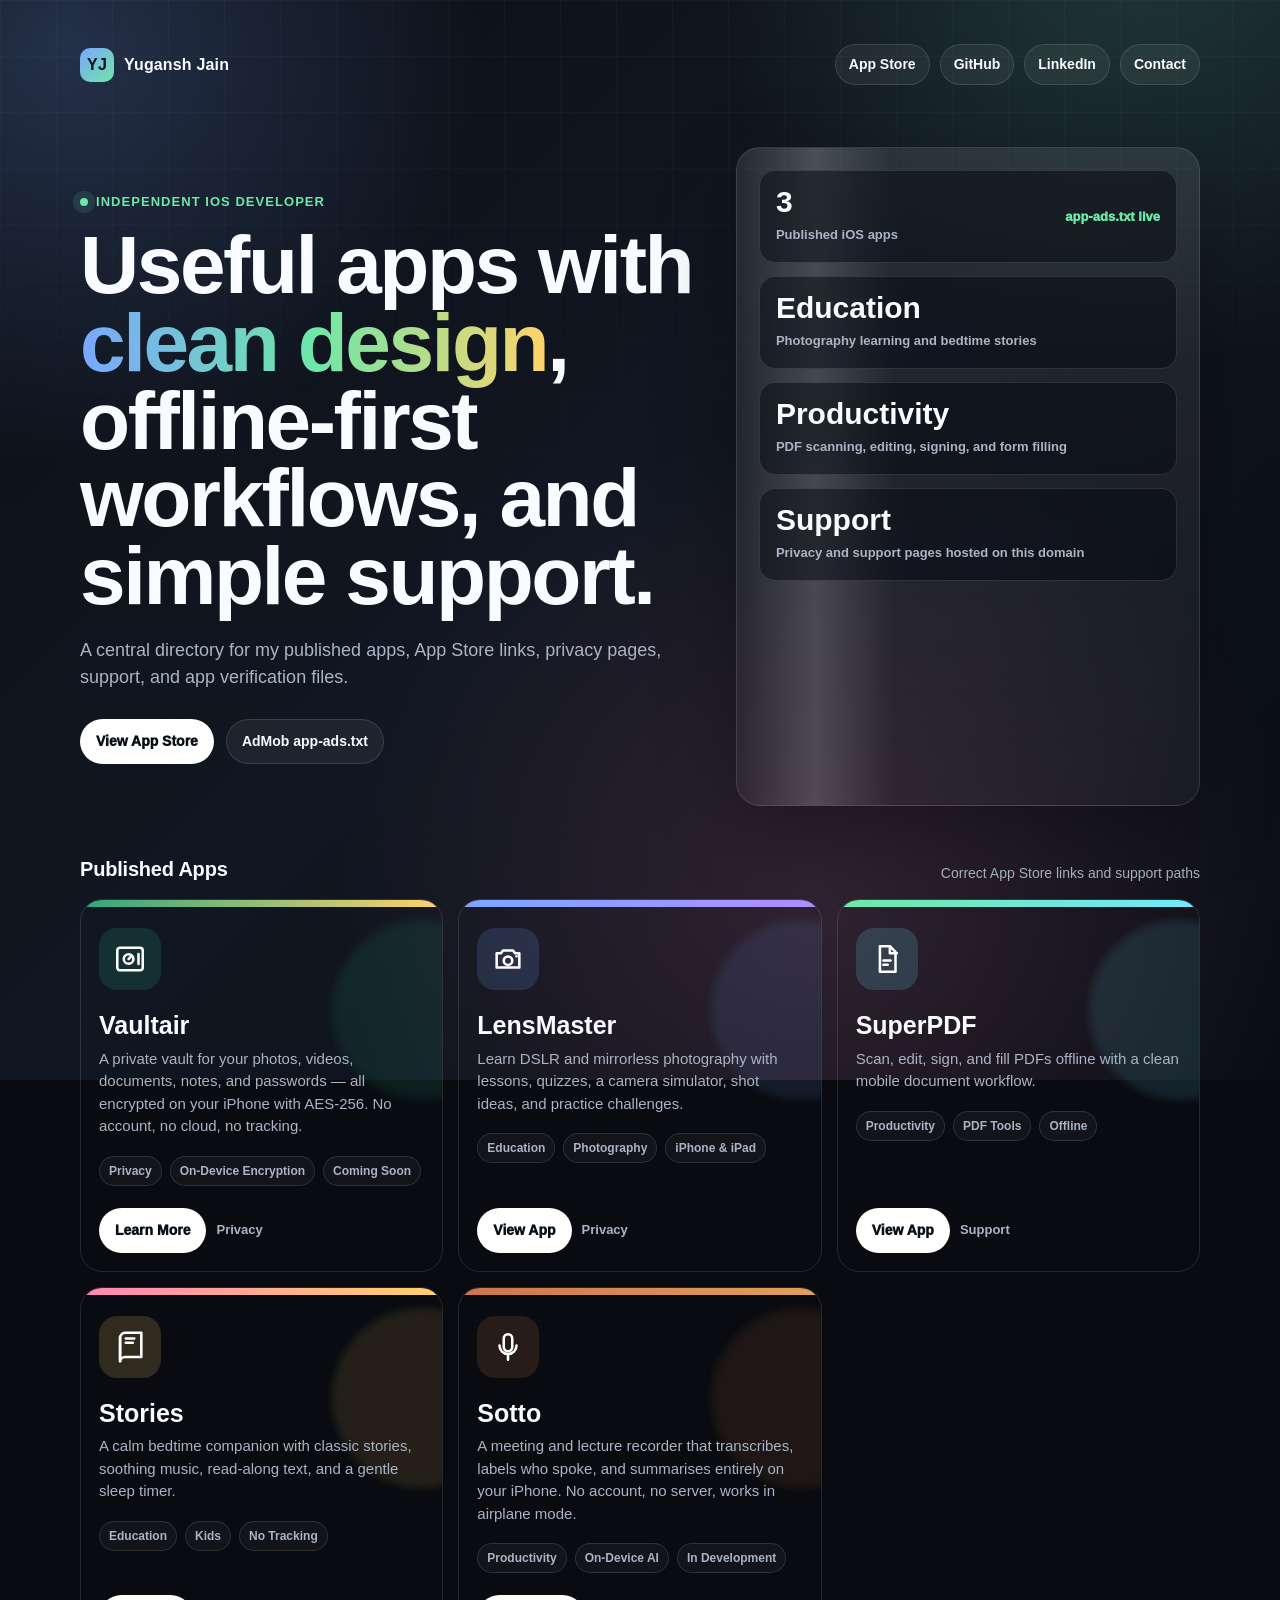
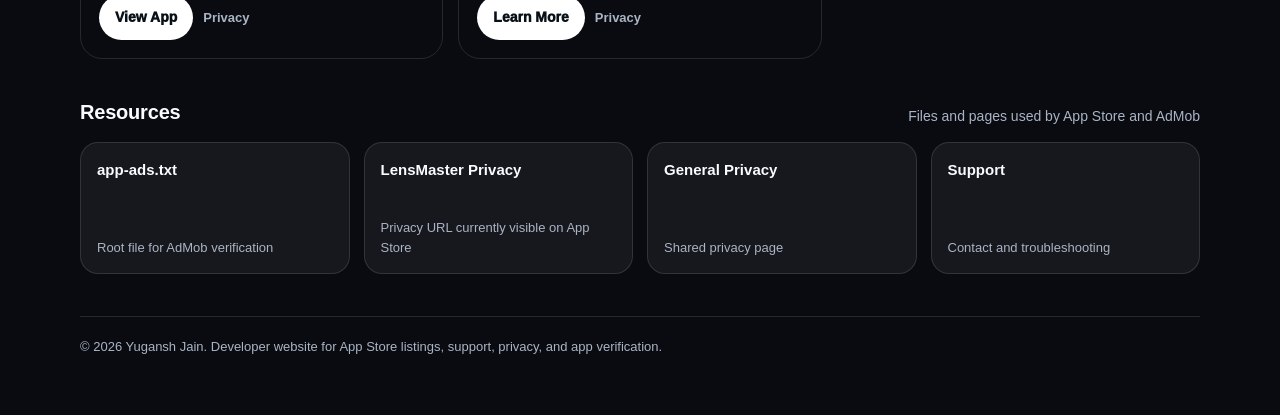
==== commit aec73ff9: "Add Vaultair to the app directory Featured first with a link to the new landing page and privacy pag" ====
--- a/index.html
+++ b/index.html
@@ -578,6 +578,25 @@
       </div>
 
       <div class="grid">
+        <article class="card" style="--accent: linear-gradient(90deg, #2fa67f, var(--gold)); --accent-soft: rgba(47, 166, 127, 0.18);">
+          <div>
+            <div class="icon" aria-hidden="true">
+              <svg viewBox="0 0 24 24"><rect x="3" y="4" width="18" height="16" rx="2"/><circle cx="11" cy="12" r="3.4"/><path d="M11 12l1.9-1.9"/><path d="M18 8.5v7"/></svg>
+            </div>
+            <h3>Vaultair</h3>
+            <p class="tagline">A private vault for your photos, videos, documents, notes, and passwords — all encrypted on your iPhone with AES-256. No account, no cloud, no tracking.</p>
+            <div class="meta">
+              <span class="tag">Privacy</span>
+              <span class="tag">On-Device Encryption</span>
+              <span class="tag">Coming Soon</span>
+            </div>
+          </div>
+          <div class="card-actions">
+            <a class="button" href="https://vaultair.vercel.app">Learn More</a>
+            <a class="text-link" href="/vaultair-pages/privacy.html">Privacy</a>
+          </div>
+        </article>
+
         <article class="card" style="--accent: linear-gradient(90deg, var(--blue), #b18cff); --accent-soft: rgba(121, 167, 255, 0.16);">
           <div>
             <div class="icon" aria-hidden="true">
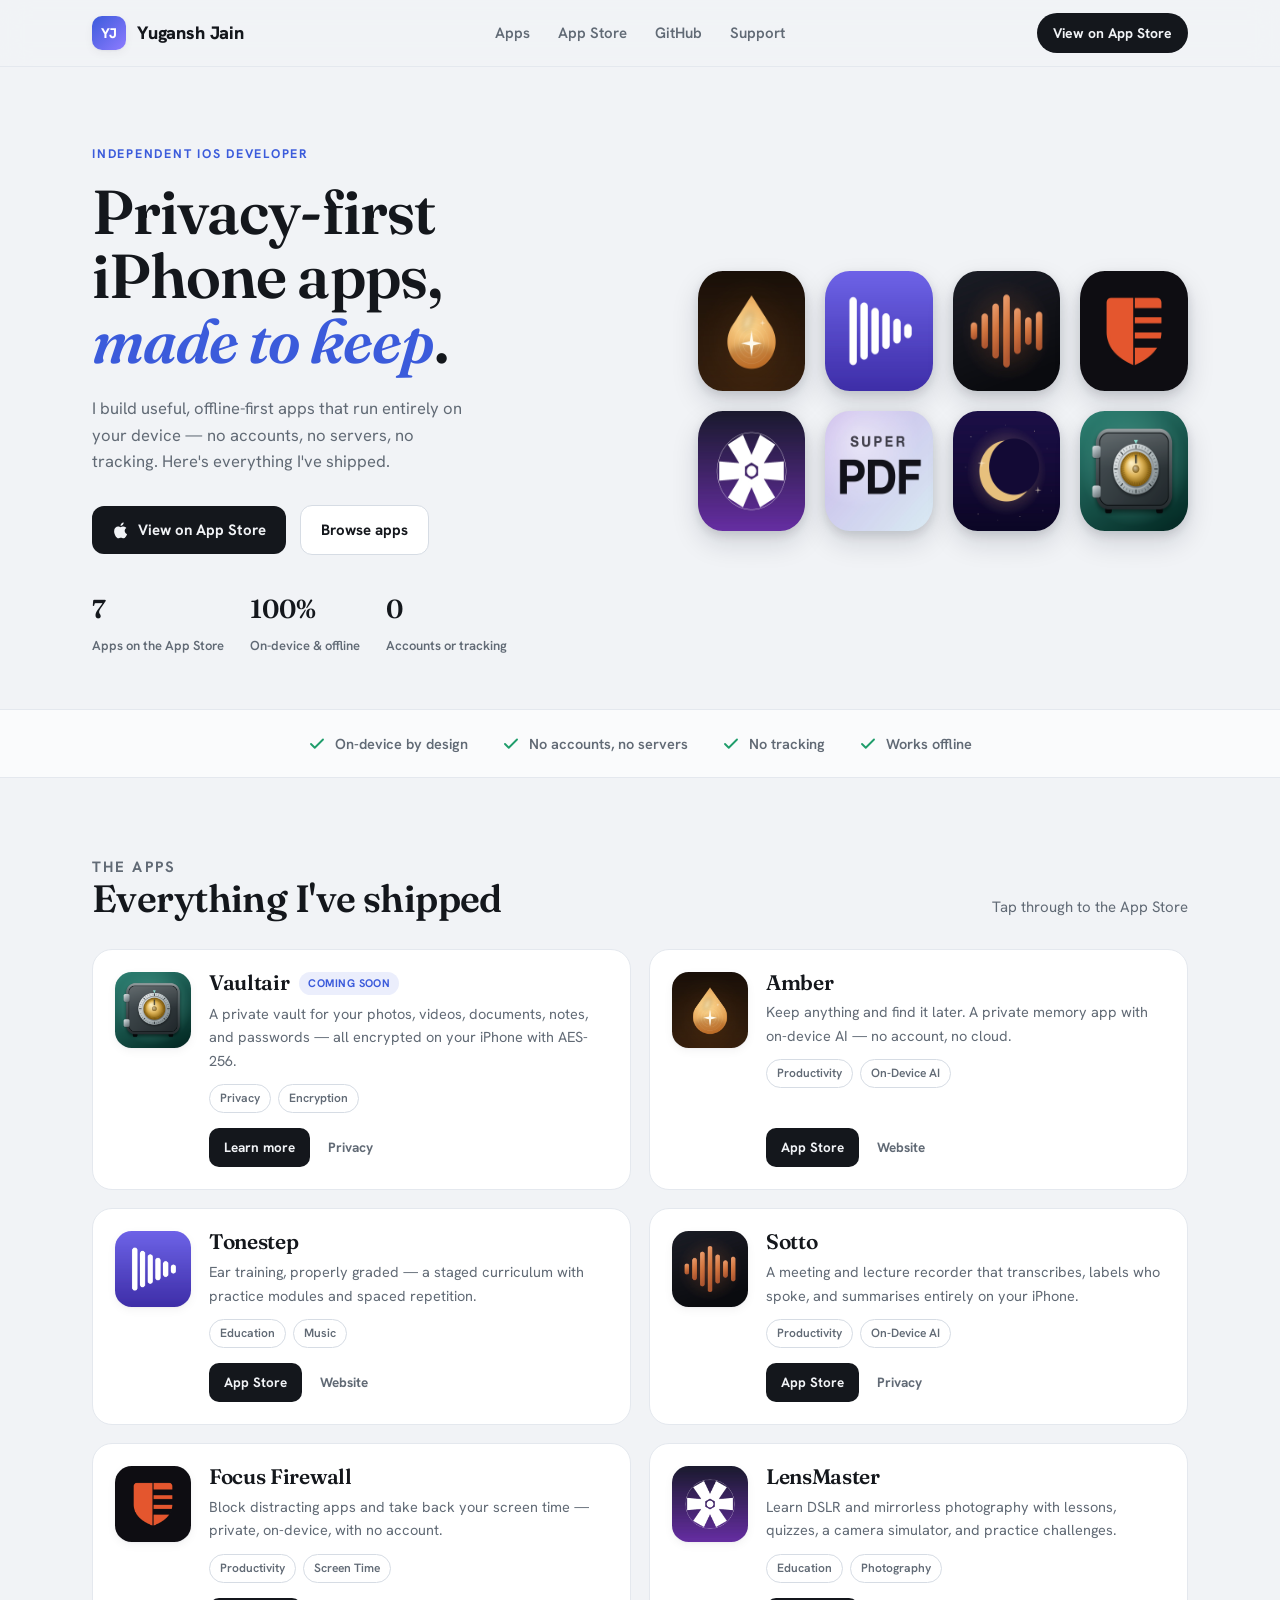
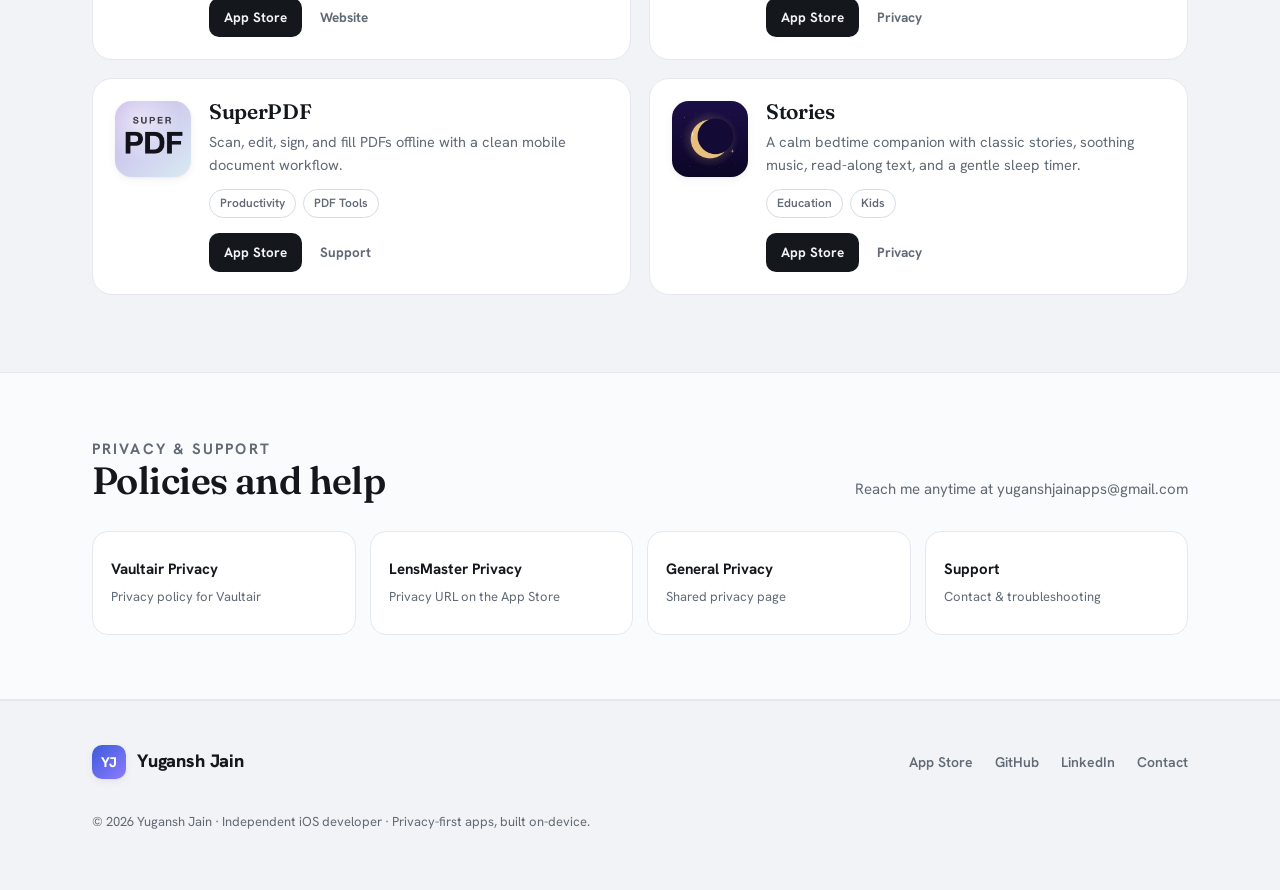
==== commit c5aaed54: "Redesign portfolio with real App Store icons and all apps Premium rebuild: hero icon cluster and app" ====
--- a/index.html
+++ b/index.html
@@ -3,706 +3,375 @@
 <head>
   <meta charset="utf-8">
   <meta name="viewport" content="width=device-width, initial-scale=1">
-  <title>Yugansh Jain - Apps & Work</title>
-  <meta name="description" content="Developer directory for apps and projects by Yugansh Jain.">
+  <title>Yugansh Jain — iOS Apps</title>
+  <meta name="description" content="Independent iOS developer. A directory of privacy-first iPhone apps by Yugansh Jain — on the App Store, built on-device with no accounts and no tracking.">
+  <link rel="canonical" href="https://yuganshjain.github.io/">
+  <meta name="theme-color" content="#0B0D10" media="(prefers-color-scheme: dark)">
+  <meta name="theme-color" content="#F2F4F7" media="(prefers-color-scheme: light)">
+  <meta property="og:type" content="website">
+  <meta property="og:title" content="Yugansh Jain — iOS Apps">
+  <meta property="og:description" content="Independent iOS developer. Privacy-first iPhone apps, built on-device with no accounts and no tracking.">
+  <meta property="og:url" content="https://yuganshjain.github.io/">
+  <meta property="og:image" content="https://yuganshjain.github.io/assets/og-portfolio.png">
+  <meta property="og:image:width" content="1200">
+  <meta property="og:image:height" content="630">
+  <meta name="twitter:card" content="summary_large_image">
+  <link rel="icon" href="/assets/icons/vaultair.png" sizes="any" type="image/png">
+  <link rel="apple-touch-icon" href="/assets/icons/vaultair.png">
+  <link rel="preconnect" href="https://fonts.googleapis.com">
+  <link rel="preconnect" href="https://fonts.gstatic.com" crossorigin>
+  <link rel="stylesheet" href="https://fonts.googleapis.com/css2?family=Fraunces:opsz,wght@9..144,500;9..144,600&family=Hanken+Grotesk:wght@400;500;600;700;800&display=swap">
+  <script type="application/ld+json">
+  {
+    "@context": "https://schema.org",
+    "@type": "Person",
+    "name": "Yugansh Jain",
+    "url": "https://yuganshjain.github.io/",
+    "jobTitle": "Independent iOS Developer",
+    "sameAs": [
+      "https://apps.apple.com/us/developer/yugansh-jain/id1896114042",
+      "https://github.com/yuganshjain",
+      "https://www.linkedin.com/in/yugansh-jain-1806b0165/"
+    ]
+  }
+  </script>
   <style>
+    /* Layout: calm cool-neutral chrome; the real app icons carry the color */
     :root {
+      color-scheme: light;
+      --bg: #F1F3F6;
+      --card: #FFFFFF;
+      --card-2: #FAFBFC;
+      --ink: #14171C;
+      --muted: #616A75;
+      --line: #E4E8EE;
+      --line-2: #D6Dce4;
+      --accent: #3B5BDB;
+      --accent-soft: rgba(59, 91, 219, 0.10);
+      --ok: #1F9D6B;
+      --display: "Fraunces", Georgia, "Times New Roman", serif;
+      --sans: "Hanken Grotesk", -apple-system, BlinkMacSystemFont, "Segoe UI", Roboto, sans-serif;
+      --maxw: 1140px;
+      --ease: cubic-bezier(.16,1,.3,1);
+      --sh-sm: 0 1px 2px rgba(16,24,40,.04), 0 3px 10px rgba(16,24,40,.05);
+      --sh-md: 0 2px 6px rgba(16,24,40,.06), 0 14px 34px rgba(16,24,40,.09);
+      --sh-icon: 0 4px 10px rgba(16,24,40,.12), 0 12px 28px rgba(16,24,40,.14);
+    }
+    @media (prefers-color-scheme: dark) {
+      :root:not([data-theme="light"]) {
+        color-scheme: dark;
+        --bg: #0B0D10;
+        --card: #14171C;
+        --card-2: #101318;
+        --ink: #EEF1F4;
+        --muted: #949CA6;
+        --line: #222830;
+        --line-2: #2C333C;
+        --accent: #8098FF;
+        --accent-soft: rgba(128, 152, 255, 0.14);
+        --ok: #43D39E;
+        --sh-sm: 0 1px 2px rgba(0,0,0,.4);
+        --sh-md: 0 2px 8px rgba(0,0,0,.4), 0 16px 36px rgba(0,0,0,.5);
+        --sh-icon: 0 6px 16px rgba(0,0,0,.5);
+      }
+    }
+    :root[data-theme="dark"] {
       color-scheme: dark;
-      --bg: #090b10;
-      --panel: rgba(17, 22, 32, 0.86);
-      --panel-2: rgba(12, 16, 24, 0.92);
-      --text: #f8fbff;
-      --muted: #aab4c5;
-      --line: rgba(255, 255, 255, 0.12);
-      --blue: #79a7ff;
-      --green: #6ee7a8;
-      --pink: #ff85b8;
-      --gold: #ffd36a;
-      --cyan: #70e8ff;
-    }
-
-    * {
-      box-sizing: border-box;
-    }
-
-    html {
-      scroll-behavior: smooth;
-    }
-
+      --bg: #0B0D10; --card: #14171C; --card-2: #101318; --ink: #EEF1F4;
+      --muted: #949CA6; --line: #222830; --line-2: #2C333C;
+      --accent: #8098FF; --accent-soft: rgba(128,152,255,.14); --ok: #43D39E;
+      --sh-sm: 0 1px 2px rgba(0,0,0,.4);
+      --sh-md: 0 2px 8px rgba(0,0,0,.4), 0 16px 36px rgba(0,0,0,.5);
+      --sh-icon: 0 6px 16px rgba(0,0,0,.5);
+    }
+
+    * { box-sizing: border-box; }
+    html { scroll-behavior: smooth; -webkit-text-size-adjust: 100%; }
     body {
-      margin: 0;
-      min-height: 100vh;
-      font-family: -apple-system, BlinkMacSystemFont, "Segoe UI", sans-serif;
-      background: var(--bg);
-      color: var(--text);
-      line-height: 1.5;
-      overflow-x: hidden;
-    }
-
-    body::before {
-      content: "";
-      position: fixed;
-      inset: -20%;
-      z-index: -2;
-      background:
-        radial-gradient(circle at 18% 18%, rgba(121, 167, 255, 0.22), transparent 26rem),
-        radial-gradient(circle at 78% 8%, rgba(110, 231, 168, 0.16), transparent 28rem),
-        radial-gradient(circle at 60% 86%, rgba(255, 133, 184, 0.14), transparent 30rem),
-        linear-gradient(135deg, #090b10 0%, #111722 50%, #090b10 100%);
-      animation: drift 16s ease-in-out infinite alternate;
-    }
-
-    body::after {
-      content: "";
-      position: fixed;
-      inset: 0;
-      z-index: -1;
-      background-image:
-        linear-gradient(rgba(255, 255, 255, 0.035) 1px, transparent 1px),
-        linear-gradient(90deg, rgba(255, 255, 255, 0.035) 1px, transparent 1px);
-      background-size: 56px 56px;
-      mask-image: linear-gradient(to bottom, rgba(0, 0, 0, 0.75), transparent 78%);
-    }
-
-    @keyframes drift {
-      from { transform: translate3d(-1.5%, -1%, 0) scale(1); }
-      to { transform: translate3d(1.5%, 1%, 0) scale(1.04); }
-    }
-
-    @keyframes shine {
-      from { transform: translateX(-120%) rotate(12deg); }
-      to { transform: translateX(220%) rotate(12deg); }
-    }
-
-    @keyframes float {
-      0%, 100% { transform: translateY(0); }
-      50% { transform: translateY(-8px); }
-    }
-
-    a {
-      color: inherit;
-      text-decoration: none;
-    }
-
-    .shell {
-      width: min(1120px, calc(100% - 40px));
-      margin: 0 auto;
-      padding: 34px 0 58px;
-    }
-
-    .nav {
-      display: flex;
-      justify-content: space-between;
-      align-items: center;
-      gap: 16px;
-      padding: 10px 0 28px;
-    }
-
-    .brand {
-      display: flex;
-      align-items: center;
-      gap: 10px;
-      font-weight: 900;
-      letter-spacing: 0.01em;
-    }
-
-    .brand-mark {
-      width: 34px;
-      height: 34px;
-      display: grid;
-      place-items: center;
-      border-radius: 10px;
-      background: linear-gradient(135deg, var(--blue), var(--green));
-      color: #071018;
-    }
-
-    .links {
-      display: flex;
-      flex-wrap: wrap;
-      justify-content: flex-end;
-      gap: 10px;
-    }
-
-    .pill,
-    .button,
-    .soft-link {
-      border: 1px solid var(--line);
-      border-radius: 999px;
-      transition: 160ms ease;
-    }
-
-    .pill {
-      padding: 9px 13px;
-      background: rgba(255, 255, 255, 0.06);
-      color: var(--text);
-      font-size: 14px;
-      font-weight: 800;
-    }
-
-    .pill:hover,
-    .button:hover,
-    .soft-link:hover,
-    .card:hover,
-    .resource:hover {
-      transform: translateY(-2px);
-      border-color: rgba(121, 167, 255, 0.48);
-    }
-
-    .hero {
-      position: relative;
-      display: grid;
-      grid-template-columns: minmax(0, 1.15fr) minmax(300px, 0.85fr);
-      gap: 28px;
-      align-items: stretch;
-      padding: 34px 0 10px;
-    }
-
-    .hero-copy {
-      padding: 42px 0;
-    }
-
-    .eyebrow {
-      display: inline-flex;
-      align-items: center;
-      gap: 8px;
-      color: var(--green);
-      font-size: 13px;
-      font-weight: 900;
-      letter-spacing: 0.08em;
-      text-transform: uppercase;
-      margin: 0 0 14px;
-    }
-
-    .pulse {
-      width: 8px;
-      height: 8px;
-      border-radius: 50%;
-      background: var(--green);
-      box-shadow: 0 0 0 7px rgba(110, 231, 168, 0.12);
-    }
-
-    h1 {
-      max-width: 760px;
-      margin: 0;
-      font-size: clamp(42px, 7.5vw, 82px);
-      line-height: 0.95;
-      letter-spacing: -0.03em;
-    }
-
-    .gradient-text {
-      background: linear-gradient(90deg, var(--blue), var(--green), var(--gold));
-      -webkit-background-clip: text;
-      background-clip: text;
-      color: transparent;
-    }
-
-    .intro {
-      max-width: 690px;
-      margin: 22px 0 0;
-      color: var(--muted);
-      font-size: 18px;
-    }
-
-    .hero-actions {
-      display: flex;
-      flex-wrap: wrap;
-      gap: 12px;
-      margin-top: 28px;
-    }
-
-    .button {
-      display: inline-flex;
-      align-items: center;
-      gap: 8px;
-      background: #ffffff;
-      color: #081018;
-      padding: 11px 15px;
-      font-size: 14px;
-      font-weight: 950;
-    }
-
-    .soft-link {
-      display: inline-flex;
-      align-items: center;
-      gap: 8px;
-      color: var(--text);
-      background: rgba(255, 255, 255, 0.06);
-      padding: 11px 15px;
-      font-size: 14px;
-      font-weight: 850;
-    }
-
-    .status-board {
-      position: relative;
-      min-height: 360px;
-      border: 1px solid var(--line);
-      border-radius: 24px;
-      background: linear-gradient(180deg, rgba(255, 255, 255, 0.09), rgba(255, 255, 255, 0.035));
-      box-shadow: 0 24px 80px rgba(0, 0, 0, 0.28);
-      overflow: hidden;
-      animation: float 7s ease-in-out infinite;
-    }
-
-    .status-board::before {
-      content: "";
-      position: absolute;
-      top: -20%;
-      bottom: -20%;
-      width: 34%;
-      background: linear-gradient(90deg, transparent, rgba(255, 255, 255, 0.16), transparent);
-      animation: shine 5s ease-in-out infinite;
-    }
-
-    .board-inner {
-      position: relative;
-      display: grid;
-      gap: 13px;
-      padding: 22px;
-    }
-
-    .metric {
-      border: 1px solid var(--line);
-      border-radius: 16px;
-      padding: 16px;
-      background: rgba(4, 8, 14, 0.48);
-      backdrop-filter: blur(14px);
-    }
-
-    .metric strong {
-      display: block;
-      font-size: 30px;
-      line-height: 1;
-      margin-bottom: 5px;
-    }
-
-    .metric span {
-      color: var(--muted);
-      font-size: 13px;
-      font-weight: 800;
-    }
-
-    .metric.wide {
-      display: flex;
-      justify-content: space-between;
-      align-items: center;
-      gap: 14px;
-    }
-
-    .verify {
-      color: var(--green);
-      font-weight: 950;
-      font-size: 13px;
-    }
-
-    section {
-      margin-top: 38px;
-    }
-
-    .section-head {
-      display: flex;
-      justify-content: space-between;
-      gap: 16px;
-      align-items: end;
-      margin-bottom: 15px;
-    }
-
-    h2 {
-      font-size: 20px;
-      margin: 0;
-      letter-spacing: -0.01em;
-    }
-
-    .note {
-      color: var(--muted);
-      font-size: 14px;
-      margin: 0;
-    }
-
-    .grid {
-      display: grid;
-      grid-template-columns: repeat(3, minmax(0, 1fr));
-      gap: 15px;
-    }
-
-    .card {
-      position: relative;
-      min-height: 330px;
-      display: flex;
-      flex-direction: column;
-      justify-content: space-between;
-      border: 1px solid var(--line);
-      background:
-        linear-gradient(180deg, var(--panel), var(--panel-2)),
-        var(--surface);
-      border-radius: 22px;
-      padding: 18px;
-      transition: 180ms ease;
-      overflow: hidden;
-    }
-
-    .card::before {
-      content: "";
-      position: absolute;
-      inset: 0 0 auto;
-      height: 7px;
-      background: var(--accent);
-    }
-
-    .card::after {
-      content: "";
-      position: absolute;
-      width: 180px;
-      height: 180px;
-      right: -70px;
-      top: 20px;
-      border-radius: 50%;
-      background: var(--accent-soft);
-      filter: blur(4px);
-      opacity: 0.7;
-    }
-
-    .icon {
-      position: relative;
-      z-index: 1;
-      width: 62px;
-      height: 62px;
-      display: grid;
-      place-items: center;
-      border-radius: 18px;
-      background: var(--accent-soft);
-      margin: 10px 0 22px;
-    }
-
-    .icon svg {
-      width: 34px;
-      height: 34px;
-      fill: none;
-      stroke: #ffffff;
-      stroke-width: 1.8;
-      stroke-linecap: round;
-      stroke-linejoin: round;
-    }
-
-    h3 {
-      position: relative;
-      z-index: 1;
-      font-size: 25px;
-      margin: 0 0 8px;
-      line-height: 1.1;
-    }
-
-    .tagline {
-      position: relative;
-      z-index: 1;
-      color: var(--muted);
-      margin: 0 0 18px;
-      font-size: 15px;
-    }
-
-    .meta {
-      position: relative;
-      z-index: 1;
-      display: flex;
-      flex-wrap: wrap;
-      gap: 8px;
-      margin-bottom: 22px;
-    }
-
-    .tag {
-      color: var(--muted);
-      border: 1px solid var(--line);
-      background: rgba(255, 255, 255, 0.04);
-      border-radius: 999px;
-      padding: 5px 9px;
-      font-size: 12px;
-      font-weight: 800;
-    }
-
-    .card-actions {
-      position: relative;
-      z-index: 1;
-      display: flex;
-      gap: 10px;
-      flex-wrap: wrap;
-      align-items: center;
-    }
-
-    .text-link {
-      color: var(--muted);
-      font-size: 13px;
-      font-weight: 900;
-    }
-
-    .resources {
-      display: grid;
-      grid-template-columns: repeat(4, minmax(0, 1fr));
-      gap: 14px;
-    }
-
-    .resource {
-      min-height: 132px;
-      display: flex;
-      flex-direction: column;
-      justify-content: space-between;
-      border: 1px solid var(--line);
-      border-radius: 18px;
-      padding: 16px;
-      background: rgba(255, 255, 255, 0.055);
-      transition: 160ms ease;
-    }
-
-    .resource strong {
-      font-size: 15px;
-    }
-
-    .resource span {
-      color: var(--muted);
-      font-size: 13px;
-    }
-
-    footer {
-      color: var(--muted);
-      font-size: 13px;
-      margin-top: 42px;
-      padding-top: 20px;
-      border-top: 1px solid var(--line);
-    }
-
-    @media (prefers-reduced-motion: reduce) {
-      *,
-      body::before,
-      .status-board,
-      .status-board::before {
-        animation: none !important;
-        transition: none !important;
-      }
-    }
-
-    @media (max-width: 900px) {
-      .hero,
-      .grid,
-      .resources {
-        grid-template-columns: 1fr;
-      }
-      .hero-copy {
-        padding: 22px 0 0;
-      }
-      .status-board {
-        min-height: 300px;
-      }
-    }
-
-    @media (max-width: 620px) {
-      .shell {
-        width: min(100% - 28px, 1120px);
-        padding-top: 18px;
-      }
-      .nav,
-      .section-head {
-        display: block;
-      }
-      .links {
-        justify-content: flex-start;
-        margin-top: 16px;
-      }
-      h1 {
-        font-size: 44px;
-      }
-      .intro {
-        font-size: 16px;
-      }
-      .card {
-        min-height: 300px;
-      }
-      .metric.wide {
-        display: block;
-      }
-    }
+      margin: 0; background: var(--bg); color: var(--ink);
+      font-family: var(--sans); font-size: 17px; line-height: 1.6;
+      -webkit-font-smoothing: antialiased; overflow-x: hidden;
+    }
+    h1,h2,h3 { font-family: var(--display); font-weight: 600; line-height: 1.04; margin: 0; letter-spacing: -.015em; text-wrap: balance; }
+    a { color: var(--accent); text-decoration: none; }
+    img { max-width: 100%; display: block; }
+    .wrap { max-width: var(--maxw); margin-inline: auto; padding-inline: max(22px, env(safe-area-inset-left,0px)); }
+    .eyebrow { font-size: 12.5px; font-weight: 700; letter-spacing: .14em; text-transform: uppercase; color: var(--accent); margin: 0 0 16px; }
+
+    /* Nav */
+    header.nav { position: sticky; top: 0; z-index: 60; background: color-mix(in srgb, var(--bg) 84%, transparent); backdrop-filter: saturate(160%) blur(14px); border-bottom: 1px solid var(--line); }
+    .nav-in { display: flex; align-items: center; justify-content: space-between; height: 66px; }
+    .brand { display: flex; align-items: center; gap: 11px; font-weight: 800; font-size: 18px; color: var(--ink); letter-spacing: -.01em; }
+    .brand .yj { width: 34px; height: 34px; border-radius: 10px; display: grid; place-items: center; background: linear-gradient(135deg, var(--accent), #8e7bff); color: #fff; font-weight: 800; font-size: 14px; box-shadow: var(--sh-sm); }
+    .nav-links { display: flex; gap: 28px; font-size: 15px; font-weight: 600; }
+    .nav-links a { color: var(--muted); }
+    .nav-links a:hover { color: var(--ink); }
+    .nav-cta { display: inline-flex; align-items: center; gap: 7px; background: var(--ink); color: var(--bg); padding: 9px 16px; border-radius: 999px; font-weight: 700; font-size: 14px; transition: transform .2s var(--ease), opacity .2s; }
+    .nav-cta:hover { transform: translateY(-1px); opacity: .9; }
+    @media (max-width: 780px){ .nav-links{ display:none; } }
+
+    /* Hero */
+    .hero { padding-block: clamp(44px,6vw,80px) clamp(36px,4vw,56px); }
+    .hero-grid { display: grid; grid-template-columns: 1.05fr .95fr; gap: clamp(32px,5vw,64px); align-items: center; }
+    .hero h1 { font-size: clamp(38px,5.6vw,62px); font-weight: 600; }
+    .hero h1 em { font-style: italic; color: var(--accent); }
+    .hero .lede { color: var(--muted); font-size: clamp(16px,1.3vw,19px); margin: 22px 0 0; max-width: 42ch; }
+    .cta-row { display: flex; gap: 14px; flex-wrap: wrap; margin-top: 30px; align-items: center; }
+    .btn { display: inline-flex; align-items: center; gap: 9px; border-radius: 12px; padding: 12px 20px; font-weight: 700; font-size: 15px; transition: transform .2s var(--ease), box-shadow .2s, background .2s; }
+    .btn-dark { background: var(--ink); color: var(--bg); }
+    .btn-dark:hover { transform: translateY(-2px); box-shadow: var(--sh-md); }
+    .btn-soft { background: var(--card); color: var(--ink); border: 1px solid var(--line-2); }
+    .btn-soft:hover { transform: translateY(-2px); border-color: var(--accent); }
+    .stats { display: flex; gap: 26px; flex-wrap: wrap; margin-top: 34px; }
+    .stat strong { display: block; font-family: var(--display); font-size: 26px; font-weight: 600; font-variant-numeric: tabular-nums; }
+    .stat span { color: var(--muted); font-size: 13px; font-weight: 600; }
+
+    /* Hero icon cluster */
+    .cluster { display: grid; grid-template-columns: repeat(4, 1fr); gap: clamp(12px,1.6vw,20px); }
+    .cluster img { width: 100%; aspect-ratio: 1; border-radius: 23%; box-shadow: var(--sh-icon); background: var(--card); }
+    .cluster a { display: block; transition: transform .28s var(--ease); }
+    .cluster a:hover { transform: translateY(-5px) scale(1.03); }
+    .cluster a:nth-child(2){ animation: bob 7s var(--ease) infinite; }
+    .cluster a:nth-child(5){ animation: bob 7s var(--ease) infinite .9s; }
+    .cluster a:nth-child(8){ animation: bob 7s var(--ease) infinite 1.8s; }
+    @keyframes bob { 0%,100%{ transform: translateY(0); } 50%{ transform: translateY(-7px); } }
+    @media (prefers-reduced-motion: reduce){ .cluster a{ animation: none !important; } }
+    @media (max-width: 880px){
+      .hero-grid { grid-template-columns: 1fr; gap: 44px; }
+      .cluster { grid-template-columns: repeat(4, 1fr); max-width: 440px; }
+    }
+
+    /* Trust strip */
+    .trust { border-block: 1px solid var(--line); background: var(--card-2); }
+    .trust-in { display: flex; flex-wrap: wrap; justify-content: center; gap: 14px 34px; padding-block: 22px; }
+    .trust-item { display: inline-flex; align-items: center; gap: 9px; font-size: 14.5px; font-weight: 600; color: var(--muted); }
+    .trust-item svg { width: 18px; height: 18px; color: var(--ok); }
+
+    /* Apps */
+    section { padding-block: clamp(52px,6vw,84px); }
+    .sec-head { display: flex; align-items: end; justify-content: space-between; gap: 18px; margin-bottom: 30px; }
+    .sec-head h2 { font-size: clamp(26px,3.4vw,38px); }
+    .sec-head p { color: var(--muted); font-size: 15px; margin: 0; }
+    .apps { display: grid; grid-template-columns: repeat(2, 1fr); gap: 18px; }
+    .app { display: flex; gap: 18px; background: var(--card); border: 1px solid var(--line); border-radius: 20px; padding: 22px; transition: transform .25s var(--ease), border-color .25s, box-shadow .25s; }
+    .app:hover { transform: translateY(-3px); border-color: var(--line-2); box-shadow: var(--sh-md); }
+    .app-icon { width: 76px; height: 76px; border-radius: 22%; flex: none; box-shadow: var(--sh-sm); background: var(--card-2); }
+    .app-body { min-width: 0; display: flex; flex-direction: column; }
+    .app-top { display: flex; align-items: center; gap: 10px; flex-wrap: wrap; }
+    .app h3 { font-size: 21px; }
+    .badge { font-size: 11px; font-weight: 700; letter-spacing: .04em; text-transform: uppercase; padding: 3px 9px; border-radius: 999px; background: var(--accent-soft); color: var(--accent); }
+    .app p { color: var(--muted); font-size: 14.5px; margin: 7px 0 12px; }
+    .chips { display: flex; flex-wrap: wrap; gap: 7px; margin-bottom: 15px; }
+    .chip { font-size: 12px; font-weight: 600; color: var(--muted); border: 1px solid var(--line-2); border-radius: 999px; padding: 4px 10px; }
+    .app-actions { display: flex; gap: 8px; align-items: center; margin-top: auto; }
+    .link-app { display: inline-flex; align-items: center; gap: 7px; background: var(--ink); color: var(--bg); padding: 9px 15px; border-radius: 10px; font-weight: 700; font-size: 13.5px; transition: transform .2s var(--ease), opacity .2s; }
+    .link-app:hover { transform: translateY(-1px); opacity: .9; }
+    .link-2 { color: var(--muted); font-weight: 700; font-size: 13.5px; padding: 9px 10px; }
+    .link-2:hover { color: var(--ink); }
+    @media (max-width: 720px){ .apps { grid-template-columns: 1fr; } .sec-head{ display:block; } .sec-head p{ margin-top:8px; } }
+    @media (max-width: 420px){ .app { flex-direction: column; gap: 14px; } .app-icon{ width: 66px; height: 66px; } }
+
+    /* Resources */
+    .res { background: var(--card-2); border-block: 1px solid var(--line); }
+    .res-grid { display: grid; grid-template-columns: repeat(4, 1fr); gap: 14px; }
+    .res-grid a { display: flex; flex-direction: column; gap: 6px; justify-content: center; min-height: 104px; background: var(--card); border: 1px solid var(--line); border-radius: 16px; padding: 18px; transition: transform .2s var(--ease), border-color .2s; }
+    .res-grid a:hover { transform: translateY(-2px); border-color: var(--accent); }
+    .res-grid strong { font-size: 15px; color: var(--ink); }
+    .res-grid span { color: var(--muted); font-size: 13px; }
+    @media (max-width: 820px){ .res-grid { grid-template-columns: 1fr 1fr; } }
+    @media (max-width: 440px){ .res-grid { grid-template-columns: 1fr; } }
+
+    /* Footer */
+    footer { padding-block: 44px; border-top: 1px solid var(--line); }
+    .foot { display: flex; justify-content: space-between; align-items: center; gap: 20px; flex-wrap: wrap; }
+    .foot-links { display: flex; gap: 22px; font-size: 14px; font-weight: 600; }
+    .foot-links a { color: var(--muted); }
+    .foot-links a:hover { color: var(--ink); }
+    .foot-copy { color: var(--muted); font-size: 13px; width: 100%; }
+    :focus-visible { outline: 2px solid var(--accent); outline-offset: 3px; border-radius: 6px; }
   </style>
 </head>
 <body>
-  <div class="shell">
-    <nav class="nav" aria-label="Primary">
-      <a class="brand" href="/">
-        <span class="brand-mark">YJ</span>
-        <span>Yugansh Jain</span>
-      </a>
-      <div class="links">
-        <a class="pill" href="https://apps.apple.com/us/developer/yugansh-jain/id1896114042">App Store</a>
-        <a class="pill" href="https://github.com/yuganshjain">GitHub</a>
-        <a class="pill" href="https://www.linkedin.com/in/yugansh-jain-1806b0165/">LinkedIn</a>
-        <a class="pill" href="mailto:yuganshjainapps@gmail.com">Contact</a>
-      </div>
-    </nav>
-
-    <header class="hero">
-      <div class="hero-copy">
-        <p class="eyebrow"><span class="pulse"></span> Independent iOS Developer</p>
-        <h1>Useful apps with <span class="gradient-text">clean design</span>, offline-first workflows, and simple support.</h1>
-        <p class="intro">A central directory for my published apps, App Store links, privacy pages, support, and app verification files.</p>
-        <div class="hero-actions">
-          <a class="button" href="https://apps.apple.com/us/developer/yugansh-jain/id1896114042">View App Store</a>
-          <a class="soft-link" href="/app-ads.txt">AdMob app-ads.txt</a>
-        </div>
-      </div>
-
-      <aside class="status-board" aria-label="Developer status summary">
-        <div class="board-inner">
-          <div class="metric wide">
-            <div>
-              <strong>3</strong>
-              <span>Published iOS apps</span>
-            </div>
-            <div class="verify">app-ads.txt live</div>
+  <header class="nav">
+    <div class="wrap nav-in">
+      <a class="brand" href="/"><span class="yj">YJ</span> Yugansh Jain</a>
+      <nav class="nav-links" aria-label="Primary">
+        <a href="#apps">Apps</a>
+        <a href="https://apps.apple.com/us/developer/yugansh-jain/id1896114042">App Store</a>
+        <a href="https://github.com/yuganshjain">GitHub</a>
+        <a href="#support">Support</a>
+      </nav>
+      <a class="nav-cta" href="https://apps.apple.com/us/developer/yugansh-jain/id1896114042">View on App Store</a>
+    </div>
+  </header>
+
+  <main>
+    <section class="hero">
+      <div class="wrap hero-grid">
+        <div>
+          <p class="eyebrow">Independent iOS Developer</p>
+          <h1>Privacy-first iPhone apps, <em>made to keep</em>.</h1>
+          <p class="lede">I build useful, offline-first apps that run entirely on your device — no accounts, no servers, no tracking. Here's everything I've shipped.</p>
+          <div class="cta-row">
+            <a class="btn btn-dark" href="https://apps.apple.com/us/developer/yugansh-jain/id1896114042">
+              <svg width="17" height="17" viewBox="0 0 384 512" fill="currentColor" aria-hidden="true"><path d="M318.7 268c-.2-37 16.6-64.9 50.6-85.4-19-27.2-47.7-42.2-85.6-45.1-35.9-2.8-75.1 21-89.5 21-15.2 0-49.9-20-77.2-20C63.4 139.1 0 184.5 0 276.7c0 27.2 5 55.3 14.9 84.3 13.3 38.1 61.3 131.6 111.3 130.1 26.2-.6 44.7-18.6 78.8-18.6 33.1 0 50.2 18.6 77.2 18.6 50.5-.7 93.9-85.7 106.6-123.9-67.9-32-69.1-93.6-69-99.2zM262.5 85.1c26.8-31.8 24.4-60.8 23.6-71.1-23.7 1.4-51.1 16.2-66.7 34.4-17.2 19.5-27.3 43.6-25.1 70.5 25.6 2 48.9-11.1 68.2-33.8z"/></svg>
+              View on App Store
+            </a>
+            <a class="btn btn-soft" href="#apps">Browse apps</a>
           </div>
-          <div class="metric">
-            <strong>Education</strong>
-            <span>Photography learning and bedtime stories</span>
+          <div class="stats">
+            <div class="stat"><strong>7</strong><span>Apps on the App Store</span></div>
+            <div class="stat"><strong>100%</strong><span>On-device &amp; offline</span></div>
+            <div class="stat"><strong>0</strong><span>Accounts or tracking</span></div>
           </div>
-          <div class="metric">
-            <strong>Productivity</strong>
-            <span>PDF scanning, editing, signing, and form filling</span>
-          </div>
-          <div class="metric">
-            <strong>Support</strong>
-            <span>Privacy and support pages hosted on this domain</span>
-          </div>
-        </div>
-      </aside>
-    </header>
-
-    <section aria-labelledby="apps-title">
-      <div class="section-head">
-        <h2 id="apps-title">Published Apps</h2>
-        <p class="note">Correct App Store links and support paths</p>
-      </div>
-
-      <div class="grid">
-        <article class="card" style="--accent: linear-gradient(90deg, #2fa67f, var(--gold)); --accent-soft: rgba(47, 166, 127, 0.18);">
-          <div>
-            <div class="icon" aria-hidden="true">
-              <svg viewBox="0 0 24 24"><rect x="3" y="4" width="18" height="16" rx="2"/><circle cx="11" cy="12" r="3.4"/><path d="M11 12l1.9-1.9"/><path d="M18 8.5v7"/></svg>
-            </div>
-            <h3>Vaultair</h3>
-            <p class="tagline">A private vault for your photos, videos, documents, notes, and passwords — all encrypted on your iPhone with AES-256. No account, no cloud, no tracking.</p>
-            <div class="meta">
-              <span class="tag">Privacy</span>
-              <span class="tag">On-Device Encryption</span>
-              <span class="tag">Coming Soon</span>
-            </div>
-          </div>
-          <div class="card-actions">
-            <a class="button" href="https://vaultair.vercel.app">Learn More</a>
-            <a class="text-link" href="/vaultair-pages/privacy.html">Privacy</a>
-          </div>
-        </article>
-
-        <article class="card" style="--accent: linear-gradient(90deg, var(--blue), #b18cff); --accent-soft: rgba(121, 167, 255, 0.16);">
-          <div>
-            <div class="icon" aria-hidden="true">
-              <svg viewBox="0 0 24 24"><path d="M4 8h3l1.5-2h7L17 8h3v10H4z"/><path d="M9 13.2a3 3 0 1 0 6 0 3 3 0 0 0-6 0z"/><path d="M18 10h.01"/></svg>
-            </div>
-            <h3>LensMaster</h3>
-            <p class="tagline">Learn DSLR and mirrorless photography with lessons, quizzes, a camera simulator, shot ideas, and practice challenges.</p>
-            <div class="meta">
-              <span class="tag">Education</span>
-              <span class="tag">Photography</span>
-              <span class="tag">iPhone & iPad</span>
-            </div>
-          </div>
-          <div class="card-actions">
-            <a class="button" href="https://apps.apple.com/us/app/lensmaster-learn-photography/id6765881439">View App</a>
-            <a class="text-link" href="/lensmaster-privacy/">Privacy</a>
-          </div>
-        </article>
-
-        <article class="card" style="--accent: linear-gradient(90deg, var(--green), var(--cyan)); --accent-soft: rgba(112, 232, 255, 0.16);">
-          <div>
-            <div class="icon" aria-hidden="true">
-              <svg viewBox="0 0 24 24"><path d="M7 3h7l4 4v14H7z"/><path d="M14 3v5h5"/><path d="M9.5 13h5"/><path d="M9.5 16h3"/></svg>
-            </div>
-            <h3>SuperPDF</h3>
-            <p class="tagline">Scan, edit, sign, and fill PDFs offline with a clean mobile document workflow.</p>
-            <div class="meta">
-              <span class="tag">Productivity</span>
-              <span class="tag">PDF Tools</span>
-              <span class="tag">Offline</span>
-            </div>
-          </div>
-          <div class="card-actions">
-            <a class="button" href="https://apps.apple.com/us/app/superpdf-scan-edit-fill/id6768070289">View App</a>
-            <a class="text-link" href="/support.html">Support</a>
-          </div>
-        </article>
-
-        <article class="card" style="--accent: linear-gradient(90deg, var(--pink), var(--gold)); --accent-soft: rgba(255, 211, 106, 0.16);">
-          <div>
-            <div class="icon" aria-hidden="true">
-              <svg viewBox="0 0 24 24"><path d="M5 5.5A3.5 3.5 0 0 1 8.5 2H20v17H8.5A3.5 3.5 0 0 0 5 22z"/><path d="M5 5.5V22"/><path d="M9 6h6"/><path d="M9 9h5"/></svg>
-            </div>
-            <h3>Stories</h3>
-            <p class="tagline">A calm bedtime companion with classic stories, soothing music, read-along text, and a gentle sleep timer.</p>
-            <div class="meta">
-              <span class="tag">Education</span>
-              <span class="tag">Kids</span>
-              <span class="tag">No Tracking</span>
-            </div>
-          </div>
-          <div class="card-actions">
-            <a class="button" href="https://apps.apple.com/us/app/stories-bedtime-adventures/id6765967899">View App</a>
-            <a class="text-link" href="/privacy.html">Privacy</a>
-          </div>
-        </article>
-
-        <article class="card" style="--accent: linear-gradient(90deg, #ce754c, #e0a05a); --accent-soft: rgba(206, 117, 76, 0.16);">
-          <div>
-            <div class="icon" aria-hidden="true">
-              <svg viewBox="0 0 24 24"><path d="M12 3a3 3 0 0 1 3 3v6a3 3 0 0 1-6 0V6a3 3 0 0 1 3-3z"/><path d="M6 11a6 6 0 0 0 12 0"/><path d="M12 17v4"/></svg>
-            </div>
-            <h3>Sotto</h3>
-            <p class="tagline">A meeting and lecture recorder that transcribes, labels who spoke, and summarises entirely on your iPhone. No account, no server, works in airplane mode.</p>
-            <div class="meta">
-              <span class="tag">Productivity</span>
-              <span class="tag">On-Device AI</span>
-              <span class="tag">In Development</span>
-            </div>
-          </div>
-          <div class="card-actions">
-            <a class="button" href="/sotto/">Learn More</a>
-            <a class="text-link" href="/sotto/privacy/">Privacy</a>
-          </div>
-        </article>
+        </div>
+        <div class="cluster" aria-label="App icons">
+          <a href="https://apps.apple.com/us/app/amber-private-memory/id6823848694"><img src="/assets/icons/amber.png" width="120" height="120" alt="Amber app icon" loading="eager"></a>
+          <a href="https://apps.apple.com/us/app/tonestep/id6808862412"><img src="/assets/icons/tonestep.png" width="120" height="120" alt="Tonestep app icon"></a>
+          <a href="https://apps.apple.com/us/app/sotto-meeting-recorder/id6808910247"><img src="/assets/icons/sotto.png" width="120" height="120" alt="Sotto app icon"></a>
+          <a href="https://apps.apple.com/us/app/focus-firewall-app-blocker/id6808893199"><img src="/assets/icons/focusfirewall.png" width="120" height="120" alt="Focus Firewall app icon"></a>
+          <a href="https://apps.apple.com/us/app/lensmaster-learn-photography/id6765881439"><img src="/assets/icons/lensmaster.png" width="120" height="120" alt="LensMaster app icon"></a>
+          <a href="https://apps.apple.com/us/app/superpdf-scan-edit-fill/id6768070289"><img src="/assets/icons/superpdf.png" width="120" height="120" alt="SuperPDF app icon"></a>
+          <a href="https://apps.apple.com/us/app/stories-bedtime-adventures/id6765967899"><img src="/assets/icons/stories.png" width="120" height="120" alt="Stories app icon"></a>
+          <a href="https://vaultair.vercel.app"><img src="/assets/icons/vaultair.png" width="120" height="120" alt="Vaultair app icon"></a>
+        </div>
       </div>
     </section>
 
-    <section aria-labelledby="resources-title">
-      <div class="section-head">
-        <h2 id="resources-title">Resources</h2>
-        <p class="note">Files and pages used by App Store and AdMob</p>
+    <div class="trust">
+      <div class="wrap trust-in">
+        <span class="trust-item"><svg viewBox="0 0 24 24" fill="none" stroke="currentColor" stroke-width="2.5" stroke-linecap="round" stroke-linejoin="round"><polyline points="20 6 9 17 4 12"/></svg> On-device by design</span>
+        <span class="trust-item"><svg viewBox="0 0 24 24" fill="none" stroke="currentColor" stroke-width="2.5" stroke-linecap="round" stroke-linejoin="round"><polyline points="20 6 9 17 4 12"/></svg> No accounts, no servers</span>
+        <span class="trust-item"><svg viewBox="0 0 24 24" fill="none" stroke="currentColor" stroke-width="2.5" stroke-linecap="round" stroke-linejoin="round"><polyline points="20 6 9 17 4 12"/></svg> No tracking</span>
+        <span class="trust-item"><svg viewBox="0 0 24 24" fill="none" stroke="currentColor" stroke-width="2.5" stroke-linecap="round" stroke-linejoin="round"><polyline points="20 6 9 17 4 12"/></svg> Works offline</span>
       </div>
-      <div class="resources">
-        <a class="resource" href="/app-ads.txt">
-          <strong>app-ads.txt</strong>
-          <span>Root file for AdMob verification</span>
-        </a>
-        <a class="resource" href="/lensmaster-privacy/">
-          <strong>LensMaster Privacy</strong>
-          <span>Privacy URL currently visible on App Store</span>
-        </a>
-        <a class="resource" href="/privacy.html">
-          <strong>General Privacy</strong>
-          <span>Shared privacy page</span>
-        </a>
-        <a class="resource" href="/support.html">
-          <strong>Support</strong>
-          <span>Contact and troubleshooting</span>
-        </a>
+    </div>
+
+    <section id="apps">
+      <div class="wrap">
+        <div class="sec-head">
+          <div>
+            <p class="eyebrow">The apps</p>
+            <h2>Everything I've shipped</h2>
+          </div>
+          <p>Tap through to the App Store</p>
+        </div>
+        <div class="apps">
+
+          <article class="app">
+            <img class="app-icon" src="/assets/icons/vaultair.png" width="76" height="76" alt="Vaultair app icon">
+            <div class="app-body">
+              <div class="app-top"><h3>Vaultair</h3><span class="badge">Coming soon</span></div>
+              <p>A private vault for your photos, videos, documents, notes, and passwords — all encrypted on your iPhone with AES-256.</p>
+              <div class="chips"><span class="chip">Privacy</span><span class="chip">Encryption</span></div>
+              <div class="app-actions"><a class="link-app" href="https://vaultair.vercel.app">Learn more</a><a class="link-2" href="/vaultair-pages/privacy.html">Privacy</a></div>
+            </div>
+          </article>
+
+          <article class="app">
+            <img class="app-icon" src="/assets/icons/amber.png" width="76" height="76" alt="Amber app icon">
+            <div class="app-body">
+              <div class="app-top"><h3>Amber</h3></div>
+              <p>Keep anything and find it later. A private memory app with on-device AI — no account, no cloud.</p>
+              <div class="chips"><span class="chip">Productivity</span><span class="chip">On-Device AI</span></div>
+              <div class="app-actions"><a class="link-app" href="https://apps.apple.com/us/app/amber-private-memory/id6823848694">App Store</a><a class="link-2" href="https://getamber.vercel.app">Website</a></div>
+            </div>
+          </article>
+
+          <article class="app">
+            <img class="app-icon" src="/assets/icons/tonestep.png" width="76" height="76" alt="Tonestep app icon">
+            <div class="app-body">
+              <div class="app-top"><h3>Tonestep</h3></div>
+              <p>Ear training, properly graded — a staged curriculum with practice modules and spaced repetition.</p>
+              <div class="chips"><span class="chip">Education</span><span class="chip">Music</span></div>
+              <div class="app-actions"><a class="link-app" href="https://apps.apple.com/us/app/tonestep/id6808862412">App Store</a><a class="link-2" href="https://tonestep.vercel.app">Website</a></div>
+            </div>
+          </article>
+
+          <article class="app">
+            <img class="app-icon" src="/assets/icons/sotto.png" width="76" height="76" alt="Sotto app icon">
+            <div class="app-body">
+              <div class="app-top"><h3>Sotto</h3></div>
+              <p>A meeting and lecture recorder that transcribes, labels who spoke, and summarises entirely on your iPhone.</p>
+              <div class="chips"><span class="chip">Productivity</span><span class="chip">On-Device AI</span></div>
+              <div class="app-actions"><a class="link-app" href="https://apps.apple.com/us/app/sotto-meeting-recorder/id6808910247">App Store</a><a class="link-2" href="/sotto/privacy/">Privacy</a></div>
+            </div>
+          </article>
+
+          <article class="app">
+            <img class="app-icon" src="/assets/icons/focusfirewall.png" width="76" height="76" alt="Focus Firewall app icon">
+            <div class="app-body">
+              <div class="app-top"><h3>Focus Firewall</h3></div>
+              <p>Block distracting apps and take back your screen time — private, on-device, with no account.</p>
+              <div class="chips"><span class="chip">Productivity</span><span class="chip">Screen Time</span></div>
+              <div class="app-actions"><a class="link-app" href="https://apps.apple.com/us/app/focus-firewall-app-blocker/id6808893199">App Store</a><a class="link-2" href="https://getfocusfirewall.vercel.app">Website</a></div>
+            </div>
+          </article>
+
+          <article class="app">
+            <img class="app-icon" src="/assets/icons/lensmaster.png" width="76" height="76" alt="LensMaster app icon">
+            <div class="app-body">
+              <div class="app-top"><h3>LensMaster</h3></div>
+              <p>Learn DSLR and mirrorless photography with lessons, quizzes, a camera simulator, and practice challenges.</p>
+              <div class="chips"><span class="chip">Education</span><span class="chip">Photography</span></div>
+              <div class="app-actions"><a class="link-app" href="https://apps.apple.com/us/app/lensmaster-learn-photography/id6765881439">App Store</a><a class="link-2" href="/lensmaster-privacy/">Privacy</a></div>
+            </div>
+          </article>
+
+          <article class="app">
+            <img class="app-icon" src="/assets/icons/superpdf.png" width="76" height="76" alt="SuperPDF app icon">
+            <div class="app-body">
+              <div class="app-top"><h3>SuperPDF</h3></div>
+              <p>Scan, edit, sign, and fill PDFs offline with a clean mobile document workflow.</p>
+              <div class="chips"><span class="chip">Productivity</span><span class="chip">PDF Tools</span></div>
+              <div class="app-actions"><a class="link-app" href="https://apps.apple.com/us/app/superpdf-scan-edit-fill/id6768070289">App Store</a><a class="link-2" href="/support.html">Support</a></div>
+            </div>
+          </article>
+
+          <article class="app">
+            <img class="app-icon" src="/assets/icons/stories.png" width="76" height="76" alt="Stories app icon">
+            <div class="app-body">
+              <div class="app-top"><h3>Stories</h3></div>
+              <p>A calm bedtime companion with classic stories, soothing music, read-along text, and a gentle sleep timer.</p>
+              <div class="chips"><span class="chip">Education</span><span class="chip">Kids</span></div>
+              <div class="app-actions"><a class="link-app" href="https://apps.apple.com/us/app/stories-bedtime-adventures/id6765967899">App Store</a><a class="link-2" href="/privacy.html">Privacy</a></div>
+            </div>
+          </article>
+
+        </div>
       </div>
     </section>
 
-    <footer>
-      © 2026 Yugansh Jain. Developer website for App Store listings, support, privacy, and app verification.
-    </footer>
-  </div>
+    <div class="res" id="support">
+      <div class="wrap" style="padding-block: clamp(44px,5vw,64px)">
+        <div class="sec-head">
+          <div>
+            <p class="eyebrow">Privacy &amp; support</p>
+            <h2>Policies and help</h2>
+          </div>
+          <p>Reach me anytime at yuganshjainapps@gmail.com</p>
+        </div>
+        <div class="res-grid">
+          <a href="/vaultair-pages/privacy.html"><strong>Vaultair Privacy</strong><span>Privacy policy for Vaultair</span></a>
+          <a href="/lensmaster-privacy/"><strong>LensMaster Privacy</strong><span>Privacy URL on the App Store</span></a>
+          <a href="/privacy.html"><strong>General Privacy</strong><span>Shared privacy page</span></a>
+          <a href="/support.html"><strong>Support</strong><span>Contact &amp; troubleshooting</span></a>
+        </div>
+      </div>
+    </div>
+  </main>
+
+  <footer>
+    <div class="wrap foot">
+      <div class="brand"><span class="yj">YJ</span> Yugansh Jain</div>
+      <nav class="foot-links" aria-label="Footer">
+        <a href="https://apps.apple.com/us/developer/yugansh-jain/id1896114042">App Store</a>
+        <a href="https://github.com/yuganshjain">GitHub</a>
+        <a href="https://www.linkedin.com/in/yugansh-jain-1806b0165/">LinkedIn</a>
+        <a href="mailto:yuganshjainapps@gmail.com">Contact</a>
+      </nav>
+      <p class="foot-copy">© 2026 Yugansh Jain · Independent iOS developer · Privacy-first apps, built on-device.</p>
+    </div>
+  </footer>
 </body>
 </html>
